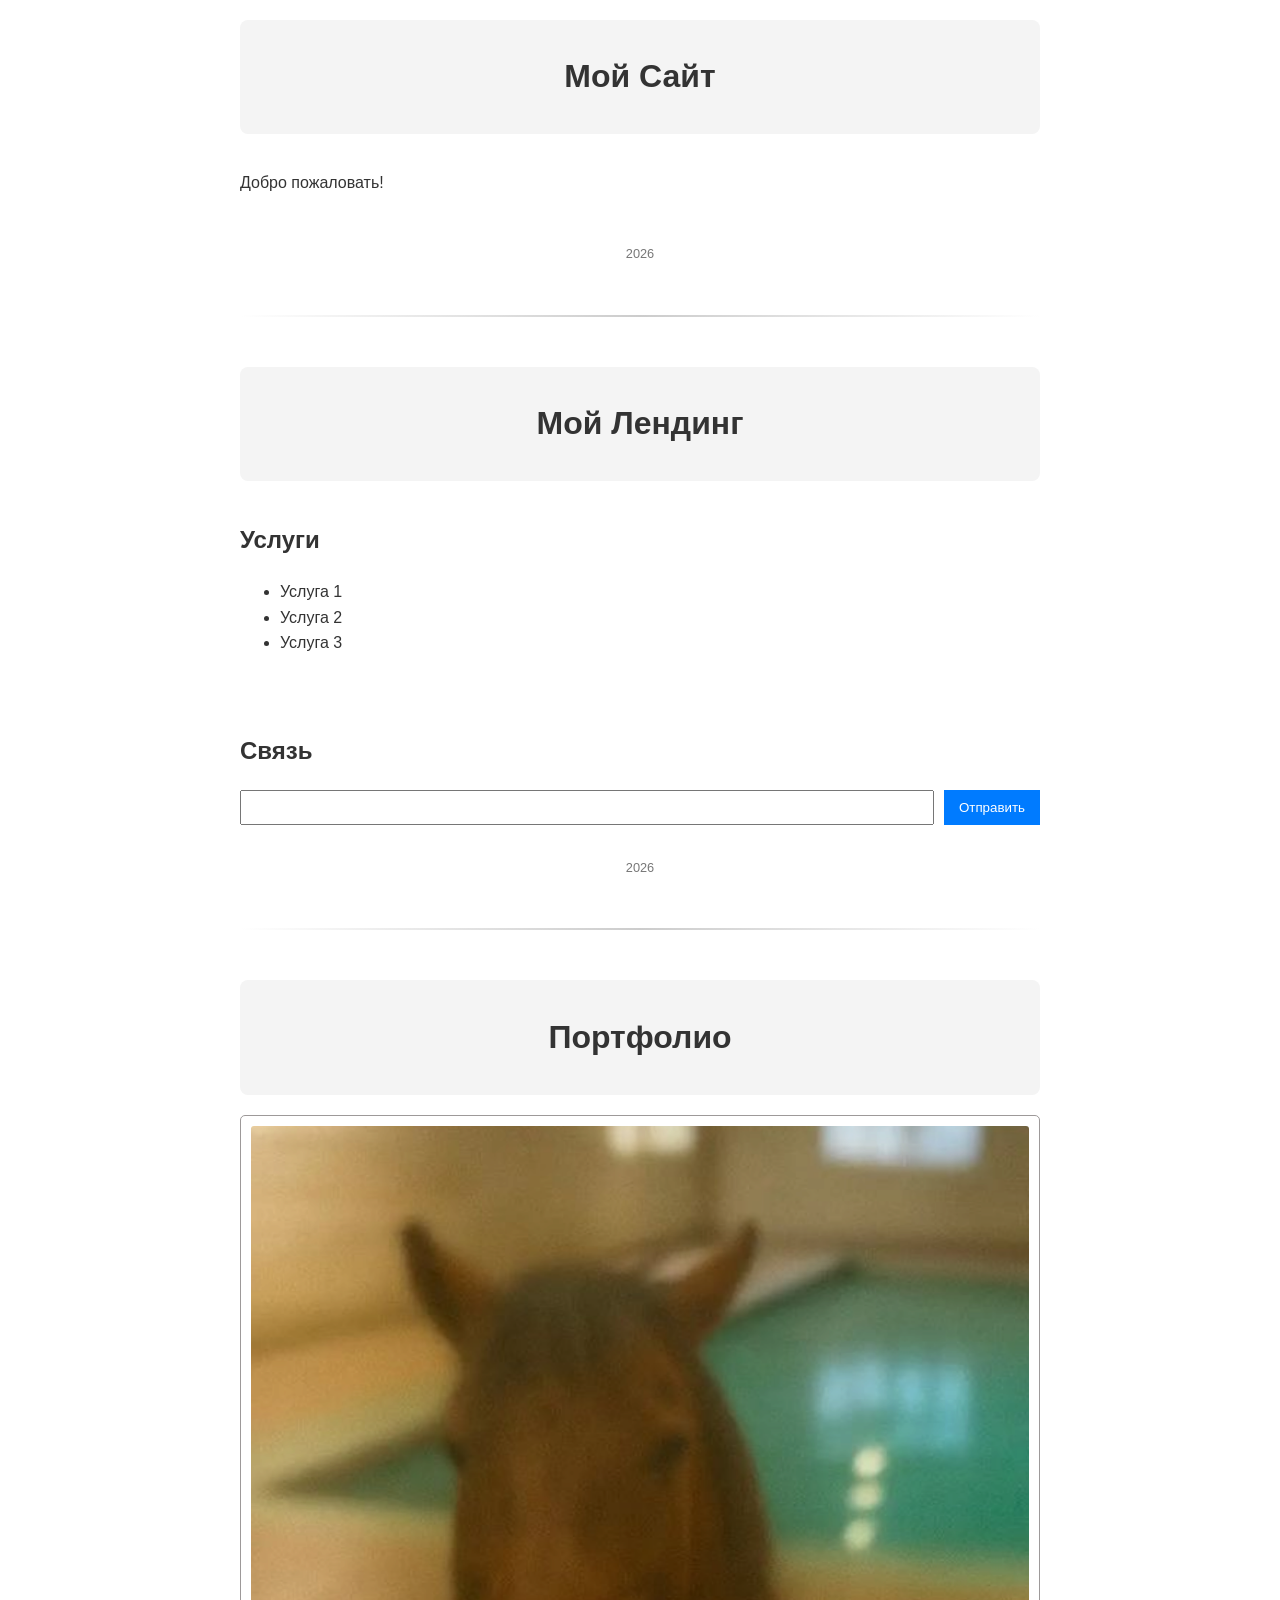
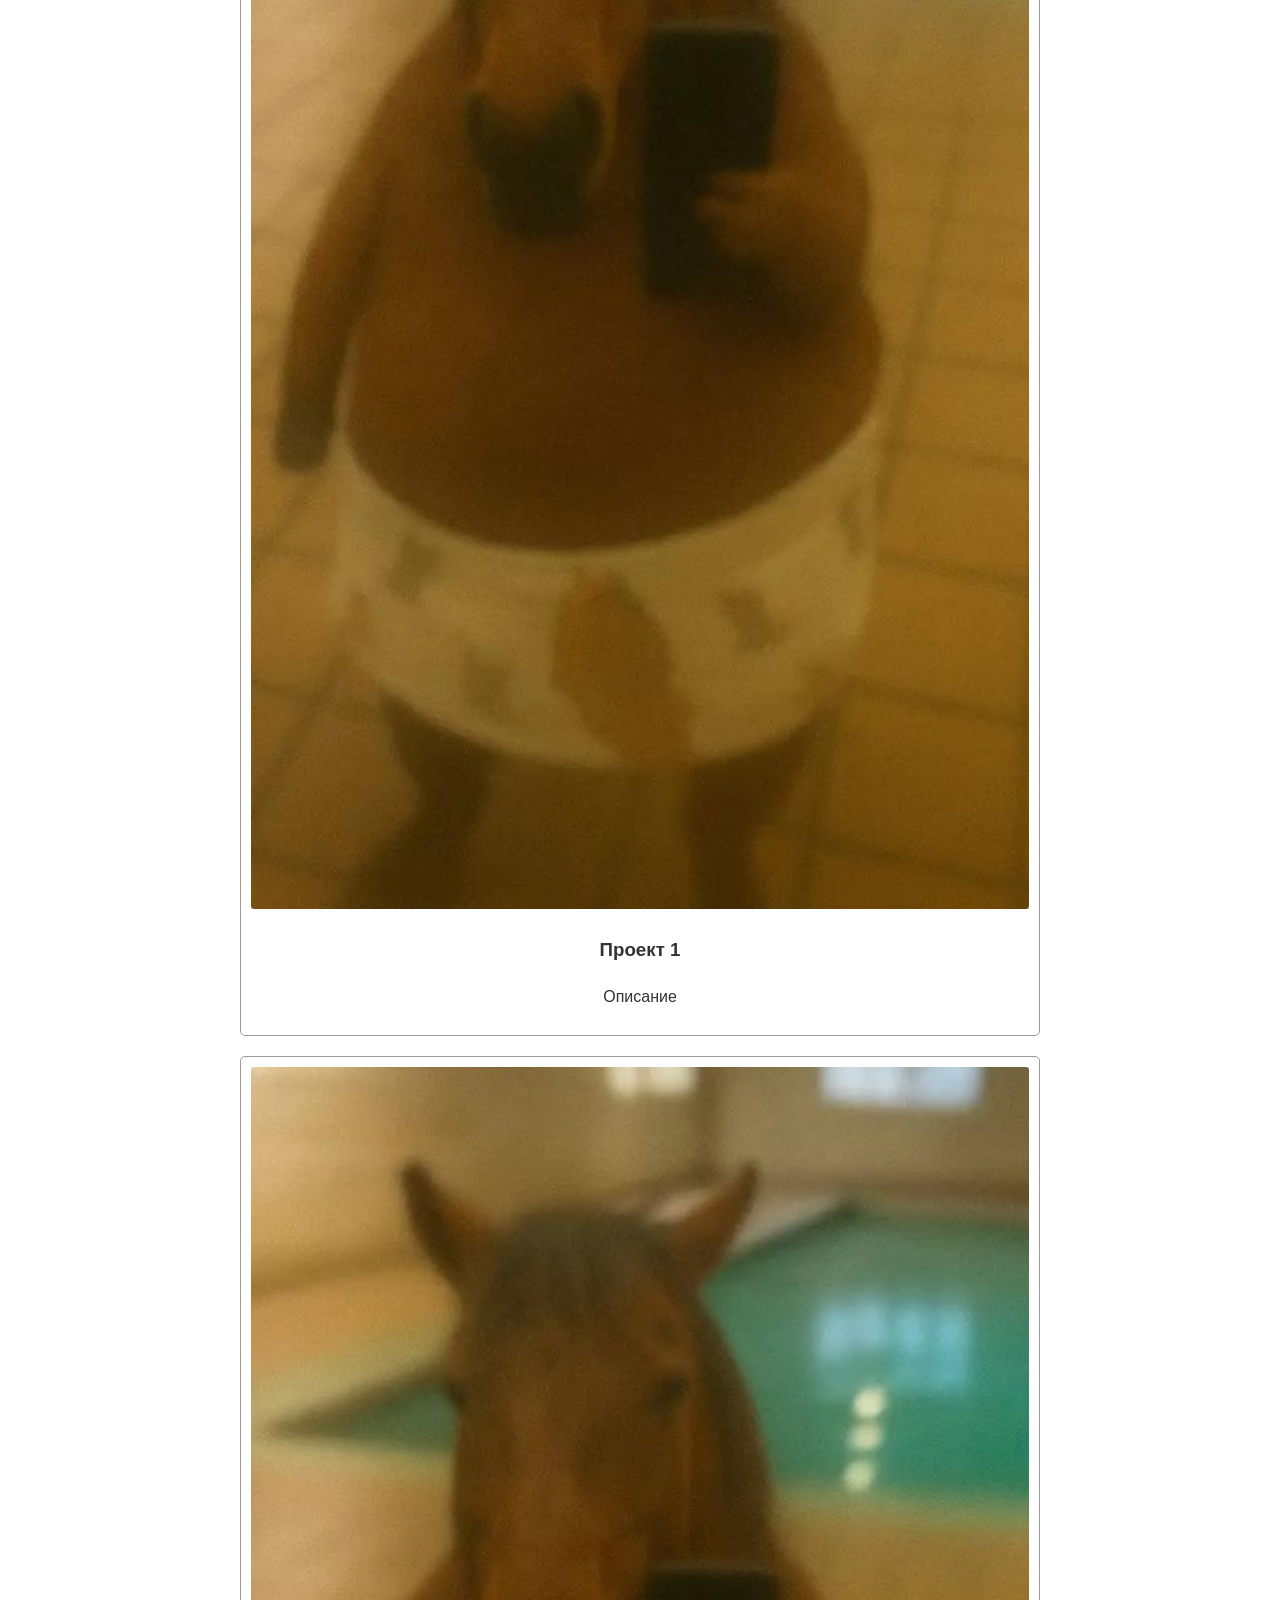
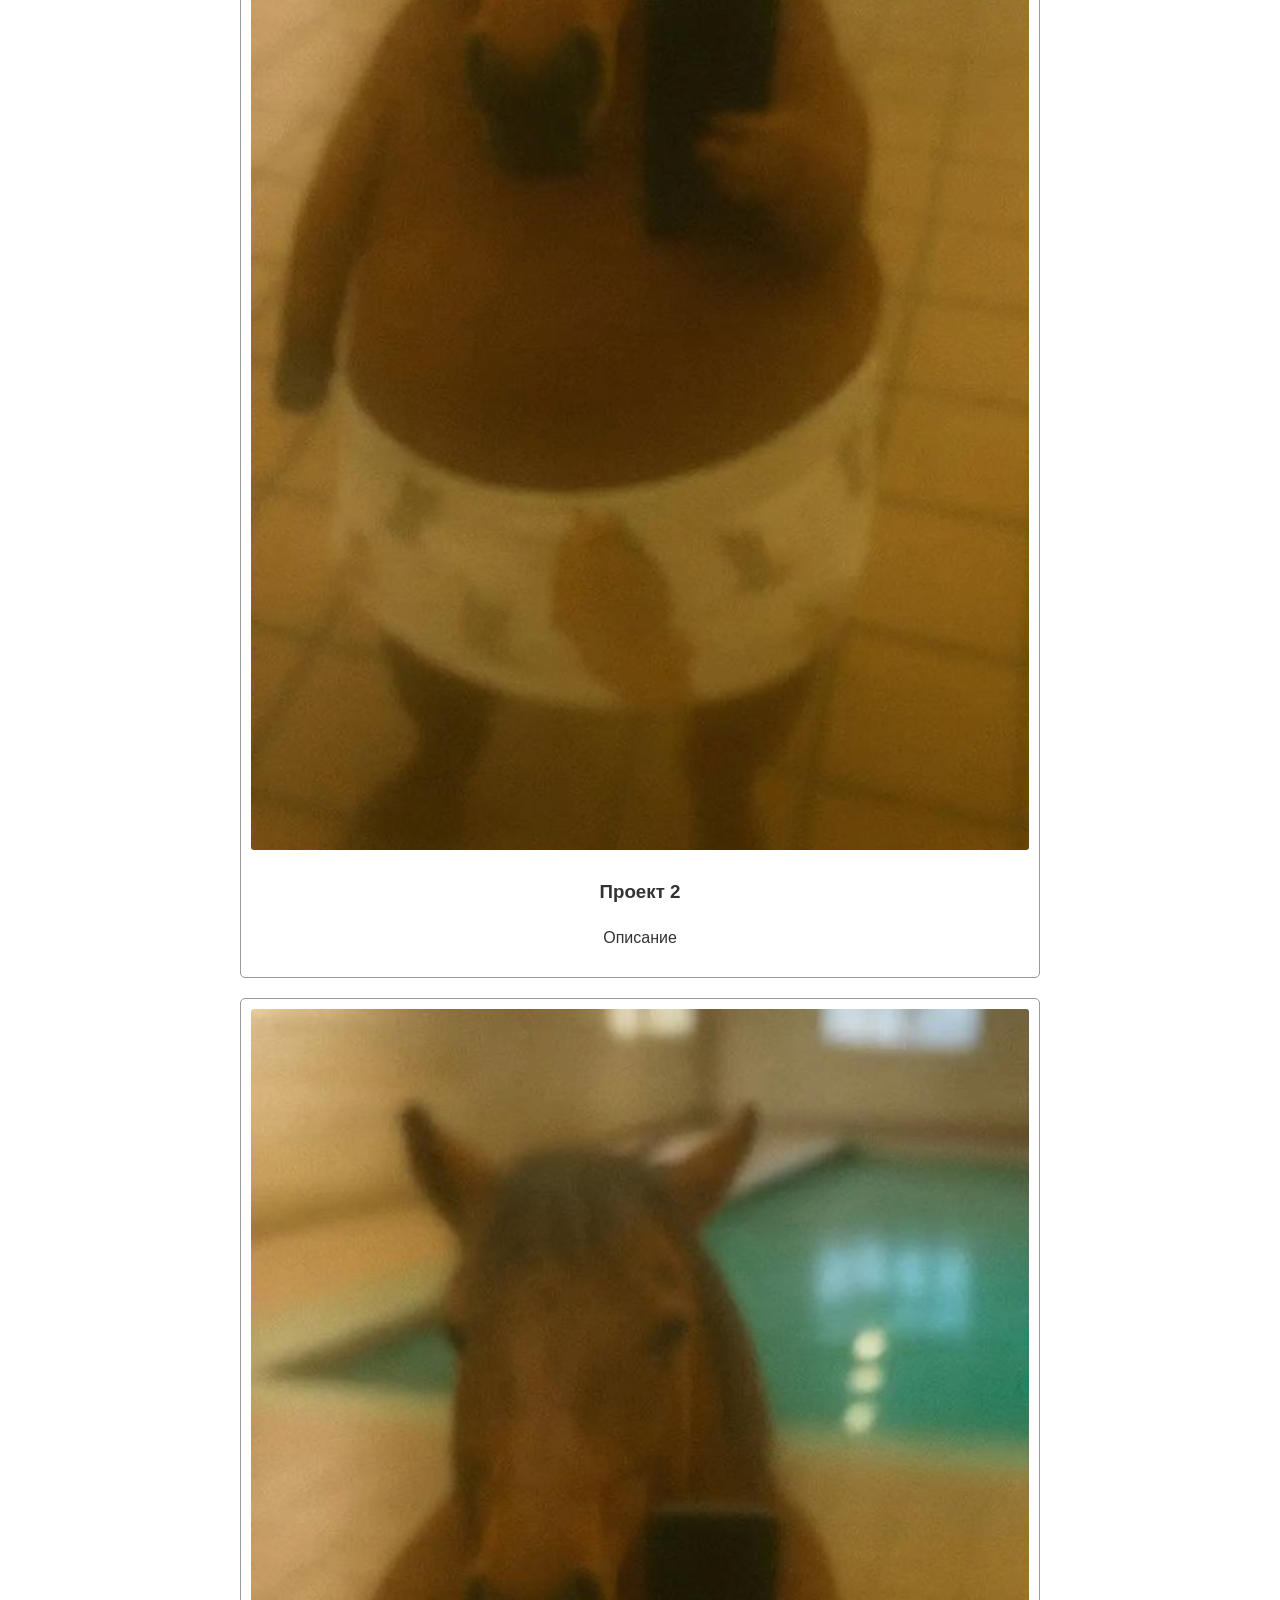
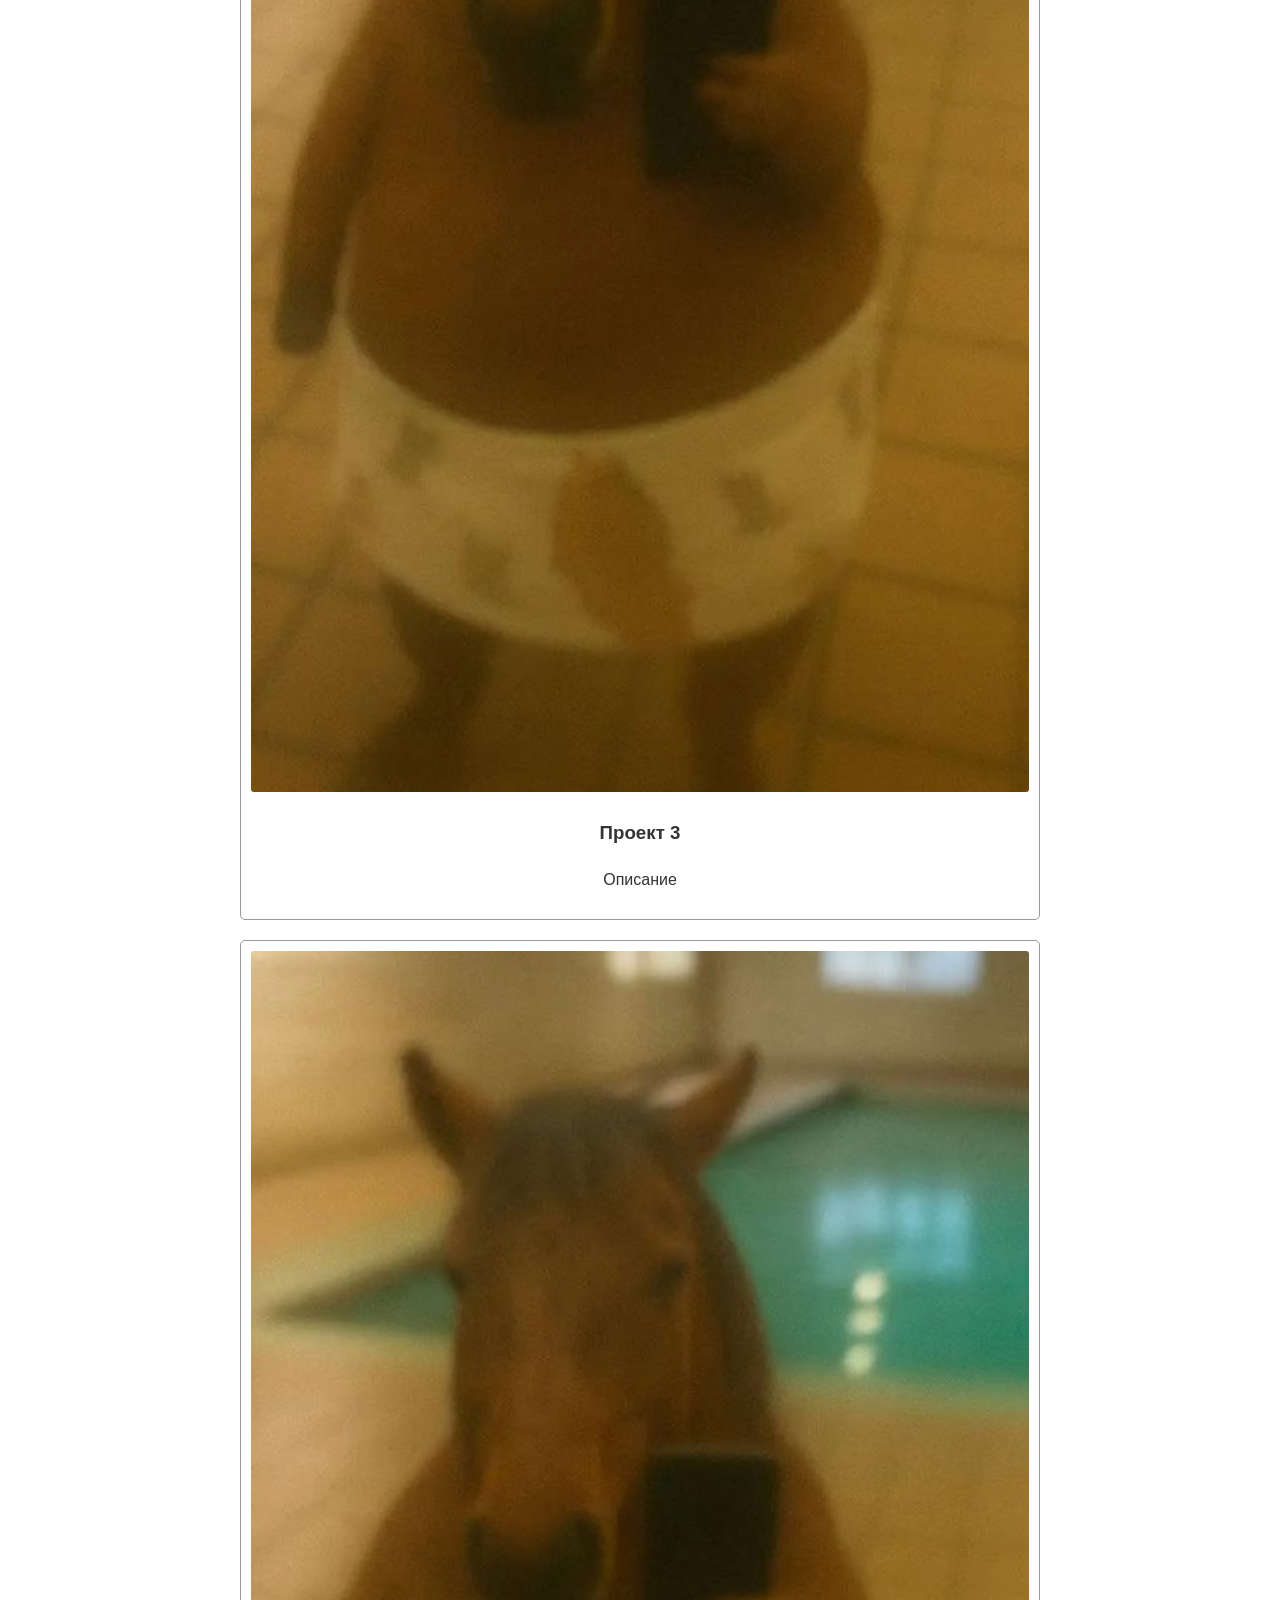
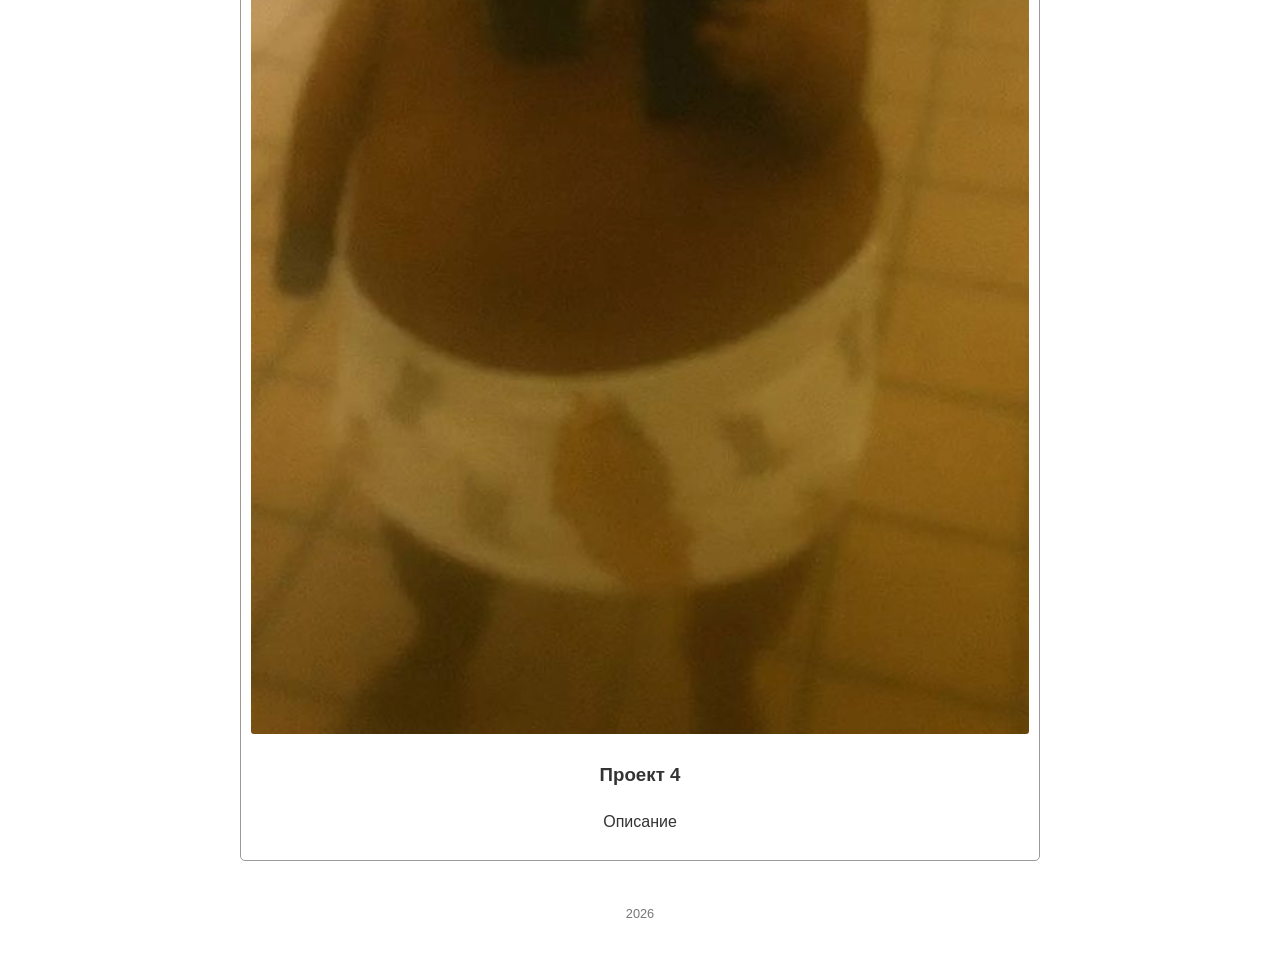
==== index.html @ 6c8d3045 "pr 3" ====
<!DOCTYPE html>
<html lang="en">
<head>
    <meta charset="UTF-8">
    <meta name="viewport" content="width=device-width, initial-scale=1.0">
    <title>Практическая работа №3</title>
    <link rel="stylesheet" href="styles.css">
</head>
<body>
    <!-- header>h1{Мой Сайт}^main>section>p{Добро пожаловать!}^footer>p{2026} -->
    <header>
        <h1>Мой Сайт</h1>
    </header>
    <main>
        <section>
            <p>Добро пожаловать!</p>
        </section>
        <footer>
            <p>2026</p>
        </footer>
    </main>

    <hr>

    <!-- header>h1{Мой Лендинг}^main>(section.services>h2{Услуги}+ul>li*3{Услуга $})+(section.contact>h2{Связь}+form>input[type="text"]+button{Отправить})^footer>p{2026} -->
     <header>
        <h1>Мой Лендинг</h1>
     </header>
     <main>
        <section class="services">
            <h2>Услуги</h2>
            <ul>
                <li>Услуга 1</li>
                <li>Услуга 2</li>
                <li>Услуга 3</li>
            </ul>
        </section>
        <section class="contact">
            <h2>Связь</h2>
            <form action=""><input type="text"><button>Отправить</button></form>
        </section>
     </main>
     <footer>
        <p>2026</p>
     </footer>

     <hr>

    <!-- header>h1{Портфолио}^main>section.gallery>.item*4>img[src="assets/img.png"]+h3{Проект $}+p{Описание}^footer>p{2026} -->
     <header>
        <h1>Портфолио</h1>
     </header>
     <main>
        <section class="gallery">
            <div class="item">
                <img src="assets/img.png" alt="">
                <h3>Проект 1</h3>
                <p>Описание</p>
            </div>
            <div class="item">
                <img src="assets/img.png" alt="">
                <h3>Проект 2</h3>
                <p>Описание</p>
            </div>
            <div class="item">
                <img src="assets/img.png" alt="">
                <h3>Проект 3</h3>
                <p>Описание</p>
            </div>
            <div class="item">
                <img src="assets/img.png" alt="">
                <h3>Проект 4</h3>
                <p>Описание</p>
            </div>
            <footer>
                <p>2026</p>
            </footer>
        </section>
     </main>
</body>
</html>
---- styles.css ----
body {
    font-family: sans-serif;
    line-height: 1.6;
    color: #333;
    max-width: 800px;
    margin: 0 auto;
    padding: 20px;
}

hr {
    margin: 50px 0;
    border: 0;
    height: 2px;
    background-image: linear-gradient(to right, transparent, #ccc, transparent);
}

footer {
    font-size: 0.8em;
    color: #777;
    text-align: center;
    margin-top: 10px;
}

/* First */
header {
background: #f4f4f4;
padding: 10px 20px;
border-radius: 8px;
text-align: center;
}

section {
    padding: 20px 0;
}

/* Second */

form {
display: flex;
gap: 10px;
}

input {
    padding: 8px;
    flex: 1;
}

button {
    padding: 8px 15px;
    background: #007bff;
    color: white;
    border: none;
    cursor: pointer;
}

/* Third */
.gallery {
    display: grid;
    gap: 20px;
}

.item {
    border: 1px solid #9d9999;
    padding: 10px;
    border-radius: 5px;
    text-align: center;
}

.item img {
    max-width: 100%;
    height: auto;
    border-radius: 3px;
}
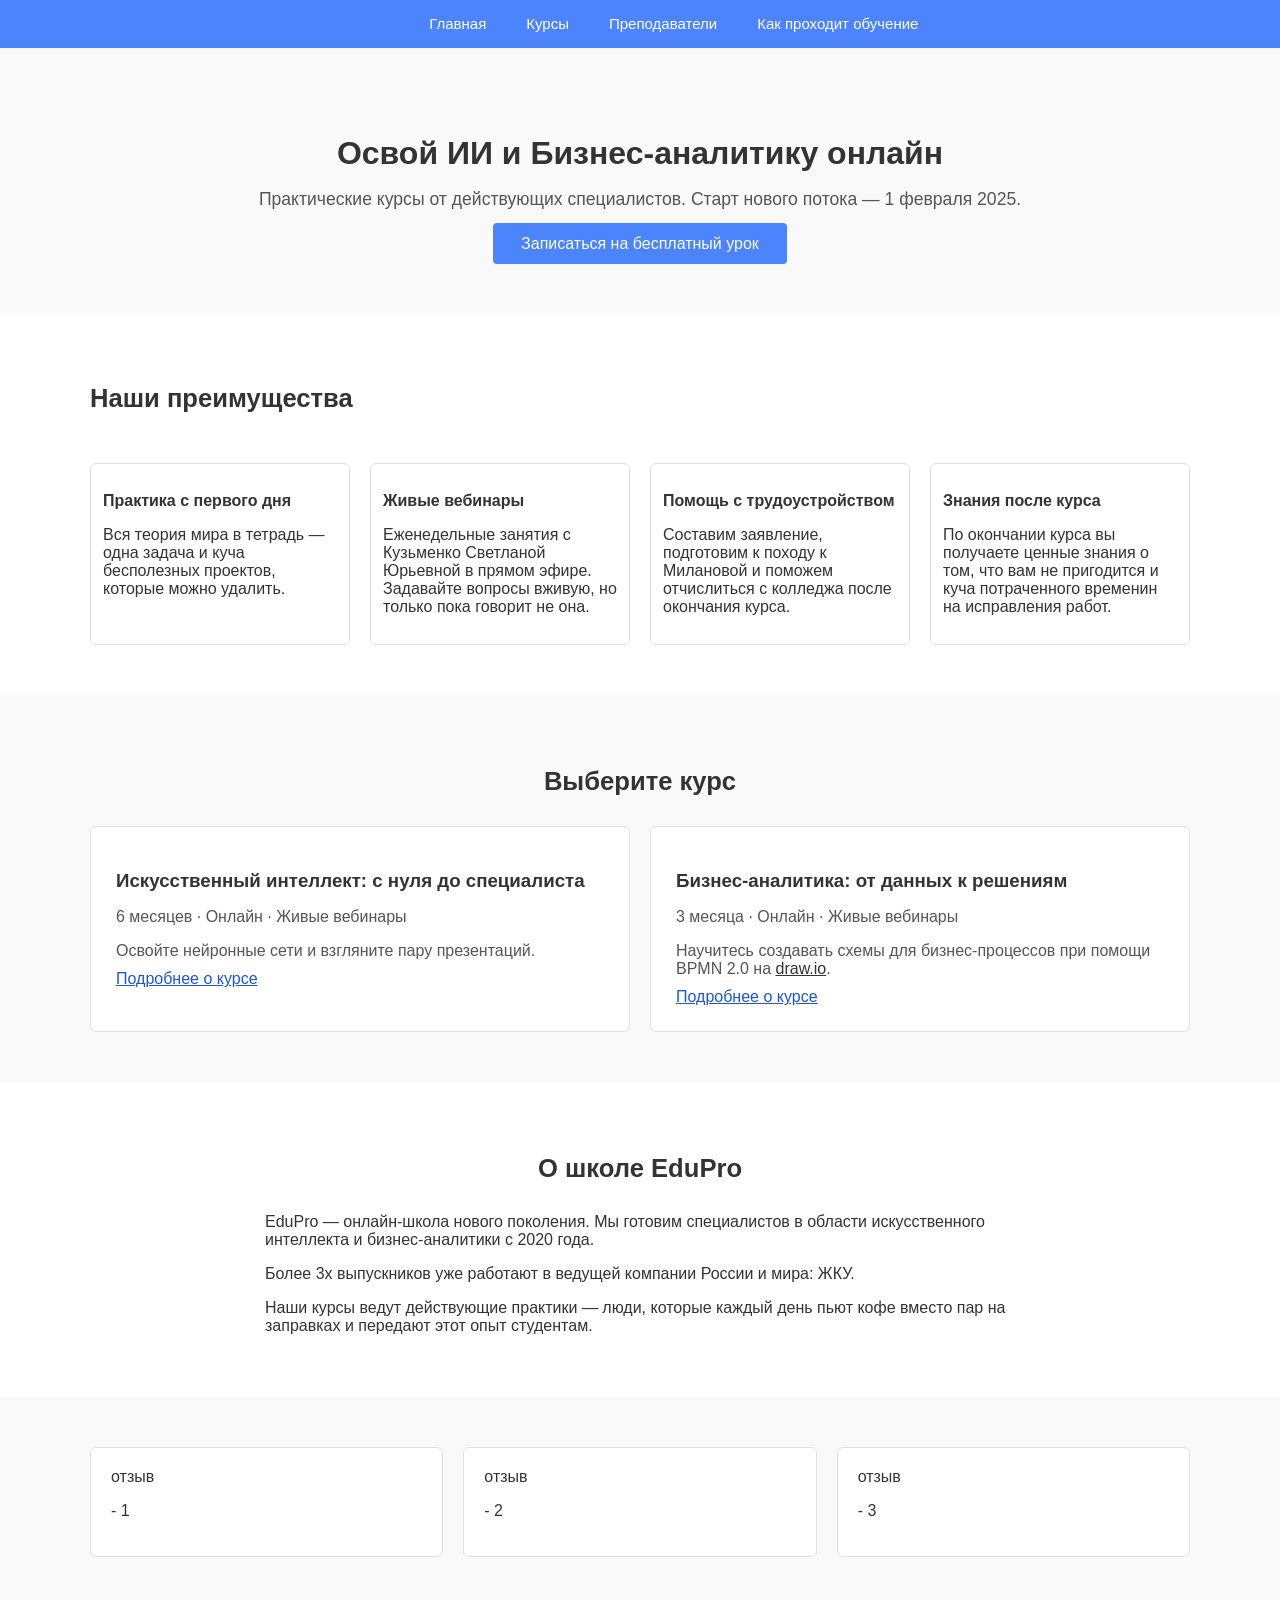
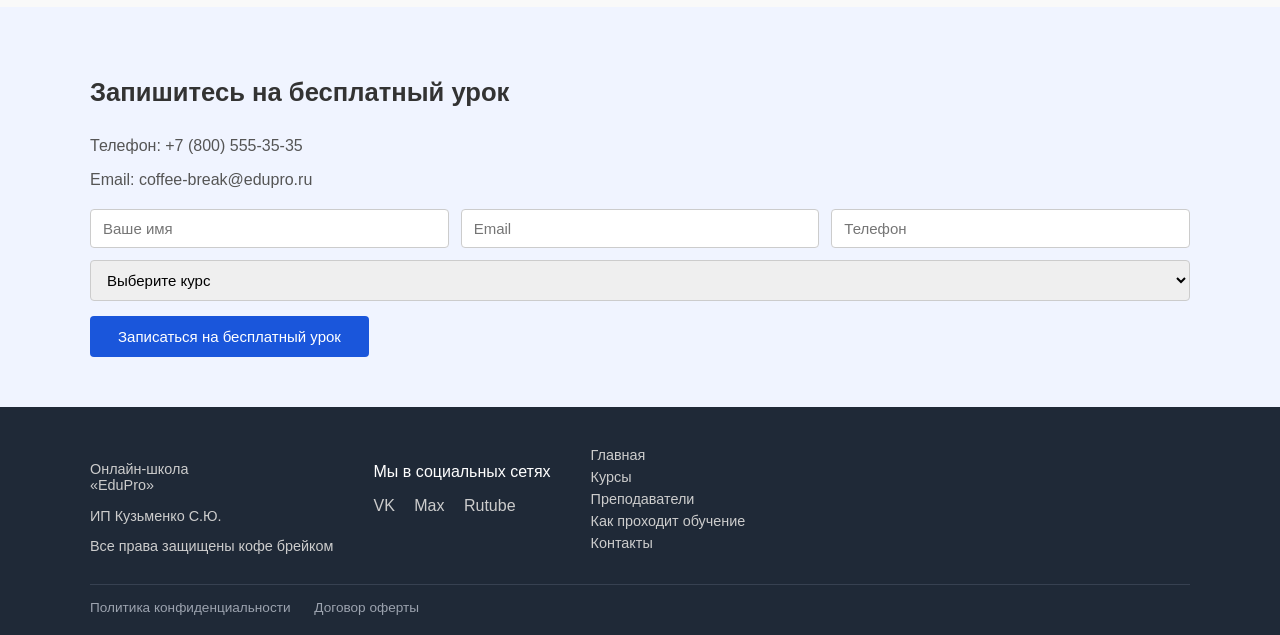
==== commit b889c132: "Add files via upload" ====
--- a/index.html
+++ b/index.html
@@ -1,81 +1,168 @@
-<!DOCTYPE html>
-<html lang="en">
-<head>
-    <meta charset="UTF-8">
-    <meta name="viewport" content="width=device-width, initial-scale=1.0">
-    <title>Практическая работа №3</title>
-    <link rel="stylesheet" href="styles.css">
-</head>
-<body>
-    <!-- header>h1{Мой Сайт}^main>section>p{Добро пожаловать!}^footer>p{2026} -->
-    <header>
-        <h1>Мой Сайт</h1>
-    </header>
-    <main>
-        <section>
-            <p>Добро пожаловать!</p>
-        </section>
-        <footer>
-            <p>2026</p>
-        </footer>
-    </main>
-
-    <hr>
-
-    <!-- header>h1{Мой Лендинг}^main>(section.services>h2{Услуги}+ul>li*3{Услуга $})+(section.contact>h2{Связь}+form>input[type="text"]+button{Отправить})^footer>p{2026} -->
-     <header>
-        <h1>Мой Лендинг</h1>
-     </header>
-     <main>
-        <section class="services">
-            <h2>Услуги</h2>
-            <ul>
-                <li>Услуга 1</li>
-                <li>Услуга 2</li>
-                <li>Услуга 3</li>
-            </ul>
-        </section>
-        <section class="contact">
-            <h2>Связь</h2>
-            <form action=""><input type="text"><button>Отправить</button></form>
-        </section>
-     </main>
-     <footer>
-        <p>2026</p>
-     </footer>
-
-     <hr>
-
-    <!-- header>h1{Портфолио}^main>section.gallery>.item*4>img[src="assets/img.png"]+h3{Проект $}+p{Описание}^footer>p{2026} -->
-     <header>
-        <h1>Портфолио</h1>
-     </header>
-     <main>
-        <section class="gallery">
-            <div class="item">
-                <img src="assets/img.png" alt="">
-                <h3>Проект 1</h3>
-                <p>Описание</p>
-            </div>
-            <div class="item">
-                <img src="assets/img.png" alt="">
-                <h3>Проект 2</h3>
-                <p>Описание</p>
-            </div>
-            <div class="item">
-                <img src="assets/img.png" alt="">
-                <h3>Проект 3</h3>
-                <p>Описание</p>
-            </div>
-            <div class="item">
-                <img src="assets/img.png" alt="">
-                <h3>Проект 4</h3>
-                <p>Описание</p>
-            </div>
-            <footer>
-                <p>2026</p>
-            </footer>
-        </section>
-     </main>
-</body>
+<!DOCTYPE html>
+<html lang="ru">
+<head>
+    <meta charset="UTF-8">
+    <meta name="viewport" content="width=device-width, initial-scale=1.0">
+    <title>EduPro — Онлайн-школа ИИ и Бизнес-аналитики</title>
+    <link rel="stylesheet" href="styles.css">
+</head>
+<body>
+
+    <header>
+        <nav>
+            <ul>
+                <li><a href="index.html">Главная</a></li>
+                <li><a href="courses.html">Курсы</a></li>
+                <li><a href="teachers.html">Преподаватели</a></li>
+                <li><a href="learning.html">Как проходит обучение</a></li>
+            </ul>
+        </nav>
+    </header>
+    <!-- Emmet: header>nav>ul>li*4 -->
+
+    <section class="banner">
+        <div class="content">
+            <h1>Освой ИИ и Бизнес-аналитику онлайн</h1>
+            <p>Практические курсы от действующих специалистов. Старт нового потока — 1 февраля 2025.</p>
+            <a href="#feedback">Записаться на бесплатный урок</a>
+        </div>
+    </section>
+    <!-- Emmet: section.banner>.content -->
+
+    <section class="advantages">
+        <div class="content">
+            <h2>Наши преимущества</h2>
+            <div class="advantages__cards">
+            <div class="advantage">
+                <h3>Практика с первого дня</h3>
+                <p>Вся теория мира в тетрадь — одна задача и куча бесполезных проектов, которые можно удалить.</p>
+            </div>
+            <div class="advantage">
+                <h3>Живые вебинары</h3>
+                <p>Еженедельные занятия с Кузьменко Светланой Юрьевной в прямом эфире. Задавайте вопросы вживую, но только пока говорит не она.</p>
+            </div>
+            <div class="advantage">
+                <h3>Помощь с трудоустройством</h3>
+                <p>Составим заявление, подготовим к походу к Милановой и поможем отчислиться с колледжа после окончания курса.</p>
+            </div>
+            <div class="advantage">
+                <h3>Знания после курса</h3>
+                <p>По окончании курса вы получаете ценные знания о том, что вам не пригодится и куча потраченного временин на исправления работ.</p>
+            </div>
+        </div>
+    </section>
+    <!-- Emmet: section.advantages>.content>.advantage*4 -->
+
+    <section class="select">
+        <div class="content">
+            <h2>Выберите курс</h2>
+            <div class="select__courses">
+                <div class="select__course">
+                    <h3>Искусственный интеллект: с нуля до специалиста</h3>
+                    <p>6 месяцев · Онлайн · Живые вебинары</p>
+                    <p>Освойте нейронные сети и взгляните пару презентаций.</p>
+                    <a href="courses.html">Подробнее о курсе</a>
+                </div>
+                <div class="select__course">
+                    <h3>Бизнес-аналитика: от данных к решениям</h3>
+                    <p>3 месяца · Онлайн · Живые вебинары</p>
+                    <p>Научитесь создавать схемы для бизнес-процессов при помощи BPMN 2.0 на <a style="color: #333; " href="https://draw.io">draw.io</a>.</p>
+                    <a href="courses.html">Подробнее о курсе</a>
+                </div>
+            </div>
+        </div>
+    </section>
+    <!-- Emmet: section.select>.content>.select__courses>.select__course*2 -->
+
+    <section class="about">
+        <div class="about__wrap">
+            <div class="about__text">
+                <h2>О школе EduPro</h2>
+                <p>EduPro — онлайн-школа нового поколения. Мы готовим специалистов в области искусственного интеллекта и бизнес-аналитики с 2020 года.</p>
+                <p>Более 3х выпускников уже работают в ведущей компании России и мира: ЖКУ.</p>
+                <p>Наши курсы ведут действующие практики — люди, которые каждый день пьют кофе вместо пар на заправках и передают этот опыт студентам.</p>
+            </div>
+        </div>
+    </section>
+    <!-- Emmet: section.about>.about__wrap>.about__text -->
+
+    <section class="reviews">
+        <div class="content">
+            <div class="review">
+                <div class="review__text">отзыв</div>
+                <p>- 1</p>
+            </div>
+            <div class="review">
+                <div class="review__text">отзыв</div>
+                <p>- 2</p>
+            </div>
+            <div class="review">
+                <div class="review__text">отзыв</div>
+                <p>- 3</p>
+            </div>
+        </div>
+    </section>
+    <!-- Emmet: section.reviews>.content>(.review>.review__text+p)*3 -->
+     
+
+    <section class="feedback" id="feedback">
+        <div class="content">
+            <div class="form__contact">
+                <h2>Запишитесь на бесплатный урок</h2>
+                <p>Телефон: +7 (800) 555-35-35</p>
+                <p>Email: coffee-break@edupro.ru</p>
+            </div>
+            <div class="form__download">
+                <input type="text" placeholder="Ваше имя">
+                <input type="email" placeholder="Email">
+                <input type="tel" placeholder="Телефон">
+                <select>
+                    <option>Выберите курс</option>
+                    <option>Искусственный интеллект: с нуля до специалиста</option>
+                    <option>Бизнес-аналитика: от данных к решениям</option>
+                </select>
+            </div>
+            <div class="form__submit">
+                <button type="button">Записаться на бесплатный урок</button>
+            </div>
+        </div>
+    </section>
+
+    <!-- Emmet: section.feedback>.content>.form__contact+.form__download+.form__submit -->
+
+    <footer>
+        <div class="content">
+            <div class="footer__main">
+                <div class="footer__info">
+                    <p>Онлайн-школа<br>«EduPro»</p>
+                    <p>ИП Кузьменко С.Ю.</p>
+                    <p>Все права защищены кофе брейком</p>
+                </div>
+                <div class="footer__social">
+                    <p>Мы в социальных сетях</p>
+                    <a href="#">VK</a>
+                    <a href="#">Max</a>
+                    <a href="#">Rutube</a>
+                </div>
+                <div class="footer__menu">
+                    <nav>
+                        <ul>
+                            <li><a href="index.html">Главная</a></li>
+                            <li><a href="courses.html">Курсы</a></li>
+                            <li><a href="teachers.html">Преподаватели</a></li>
+                            <li><a href="learning.html">Как проходит обучение</a></li>
+                            <li><a href="#feedback">Контакты</a></li>
+                        </ul>
+                    </nav>
+                </div>
+            </div>
+            <div class="footer__add">
+                <a href="#">Политика конфиденциальности</a>
+                <a href="#">Договор оферты</a>
+            </div>
+        </div>
+    </footer>
+    <!-- Emmet: footer>.content>.footer__main>.footer__info+.footer__social+.footer__menu>nav^^.footer__add -->
+
+</body>
 </html>
--- a/styles.css
+++ b/styles.css
@@ -1,73 +1,275 @@
-body {
-    font-family: sans-serif;
-    line-height: 1.6;
-    color: #333;
-    max-width: 800px;
-    margin: 0 auto;
-    padding: 20px;
-}
-
-hr {
-    margin: 50px 0;
-    border: 0;
-    height: 2px;
-    background-image: linear-gradient(to right, transparent, #ccc, transparent);
-}
-
-footer {
-    font-size: 0.8em;
-    color: #777;
-    text-align: center;
-    margin-top: 10px;
-}
-
-/* First */
-header {
-background: #f4f4f4;
-padding: 10px 20px;
-border-radius: 8px;
-text-align: center;
-}
-
-section {
-    padding: 20px 0;
-}
-
-/* Second */
-
-form {
-display: flex;
-gap: 10px;
-}
-
-input {
-    padding: 8px;
-    flex: 1;
-}
-
-button {
-    padding: 8px 15px;
-    background: #007bff;
-    color: white;
-    border: none;
-    cursor: pointer;
-}
-
-/* Third */
-.gallery {
-    display: grid;
-    gap: 20px;
-}
-
-.item {
-    border: 1px solid #9d9999;
-    padding: 10px;
-    border-radius: 5px;
-    text-align: center;
-}
-
-.item img {
-    max-width: 100%;
-    height: auto;
-    border-radius: 3px;
+body {
+    font-family: Arial, sans-serif;
+    font-size: 16px;
+    color: #333;
+    margin: 0;
+    padding: 0;
+}
+
+.content {
+    max-width: 1100px;
+    margin: 0 auto;
+    padding: 0 20px;
+}
+
+header {
+    background: #4c84fd;
+    padding: 15px 20px;
+}
+
+header nav a {
+    color: #fff;
+    text-decoration: none;
+    margin-right: 20px;
+    font-size: 15px;
+}
+
+header nav a:hover {
+    text-decoration: underline;
+}
+
+header nav ul {
+    list-style: none; 
+    margin: 0;
+    padding: 0;
+    display: flex;
+    gap: 20px;
+    margin-left: 33%;
+}
+
+.banner {
+    background: #f0f4ff;
+    padding: 60px 20px;
+    text-align: center;
+}
+
+.banner h1 {
+    font-size: 2rem;
+    margin-bottom: 15px;
+}
+
+.banner p {
+    font-size: 1.1rem;
+    margin-bottom: 25px;
+    color: #555;
+}
+
+.banner a {
+    background: #4c84fd;
+    color: #fff;
+    padding: 12px 28px;
+    text-decoration: none;
+    border-radius: 4px;
+}
+
+.banner a:hover {
+    background: #1040b0;
+}
+
+section {
+    padding: 50px 20px;
+}
+
+section:nth-child(even) {
+    background: #f9f9f9;
+}
+
+section h2 {
+    font-size: 1.6rem;
+    margin-bottom: 30px;
+    text-align: center;
+}
+
+.advantages h2 {
+    text-align: center;
+}
+
+.advantages__cards {
+    display: flex;
+    gap: 20px;
+    flex-wrap: wrap;
+}
+
+.advantages .content {
+    display: flex;
+    gap: 20px;
+    flex-wrap: wrap;
+}
+
+.advantage {
+    flex: 1 1 200px;
+    background: #fff;
+    border: 1px solid #e0e0e0;
+    border-radius: 6px;
+    padding: 12px;
+}
+
+.advantage h3 {
+    font-size: 1rem;
+    margin-bottom: 8px;
+}
+
+.select__courses {
+    display: flex;
+    gap: 20px;
+    flex-wrap: wrap;
+}
+
+.select__course {
+    flex: 1 1 300px;
+    border: 1px solid #e0e0e0;
+    border-radius: 6px;
+    padding: 25px;
+    background: #fff;
+}
+
+.select__course h3 {
+    margin-bottom: 8px;
+}
+
+.select__course p {
+    margin-bottom: 10px;
+    color: #555;
+}
+
+.select__course a {
+    color: #1a56db;
+}
+
+.about__text p {
+    margin-bottom: 12px;
+    max-width: 750px;
+    margin-left: auto;
+    margin-right: auto;
+}
+
+.reviews .content {
+    display: flex;
+    gap: 20px;
+    flex-wrap: wrap;
+}
+
+.review {
+    flex: 1 1 280px;
+    background: #fff;
+    border: 1px solid #e0e0e0;
+    border-radius: 6px;
+    padding: 20px;
+}
+
+.review__text p:last-child {
+    margin-top: 10px;
+    font-weight: bold;
+    font-size: 0.9rem;
+    color: #555;
+}
+
+.feedback {
+    background: #f0f4ff;
+}
+
+.form__contact {
+    margin-bottom: 20px;
+}
+
+.form__contact h2 {
+    text-align: left;
+}
+
+.form__contact p {
+    margin-bottom: 5px;
+    color: #555;
+}
+
+.form__download {
+    display: flex;
+    gap: 12px;
+    flex-wrap: wrap;
+    margin-bottom: 15px;
+}
+
+.form__download input,
+.form__download select {
+    flex: 1 1 200px;
+    padding: 10px 12px;
+    border: 1px solid #ccc;
+    border-radius: 4px;
+    font-size: 15px;
+}
+
+.form__submit button {
+    background: #1a56db;
+    color: #fff;
+    border: none;
+    padding: 12px 28px;
+    font-size: 15px;
+    border-radius: 4px;
+    cursor: pointer;
+}
+
+.form__submit button:hover {
+    background: #1040b0;
+}
+
+footer {
+    background: #1f2937;
+    color: #fff;
+    padding: 40px 20px 20px;
+}
+
+.footer__main {
+    display: flex;
+    gap: 40px;
+    flex-wrap: wrap;
+    margin-bottom: 25px;
+}
+
+.footer__menu nav ul {
+    list-style: none;
+    margin: 0;
+    padding: 0;
+}
+
+.footer__info p {
+    margin-bottom: 5px;
+    font-size: 0.9rem;
+    color: #ccc;
+}
+
+.footer__social a {
+    color: #ccc;
+    text-decoration: none;
+    margin-right: 15px;
+}
+
+.footer__social a:hover {
+    color: #fff;
+}
+
+.footer__menu nav a {
+    display: block;
+    color: #ccc;
+    text-decoration: none;
+    margin-bottom: 6px;
+    font-size: 0.9rem;
+}
+
+.footer__menu nav a:hover {
+    color: #fff;
+}
+
+.footer__add {
+    border-top: 1px solid #374151;
+    padding-top: 15px;
+    font-size: 0.85rem;
+}
+
+.footer__add a {
+    color: #9ca3af;
+    text-decoration: none;
+    margin-right: 20px;
+}
+
+.footer__add a:hover {
+    color: #fff;
 }
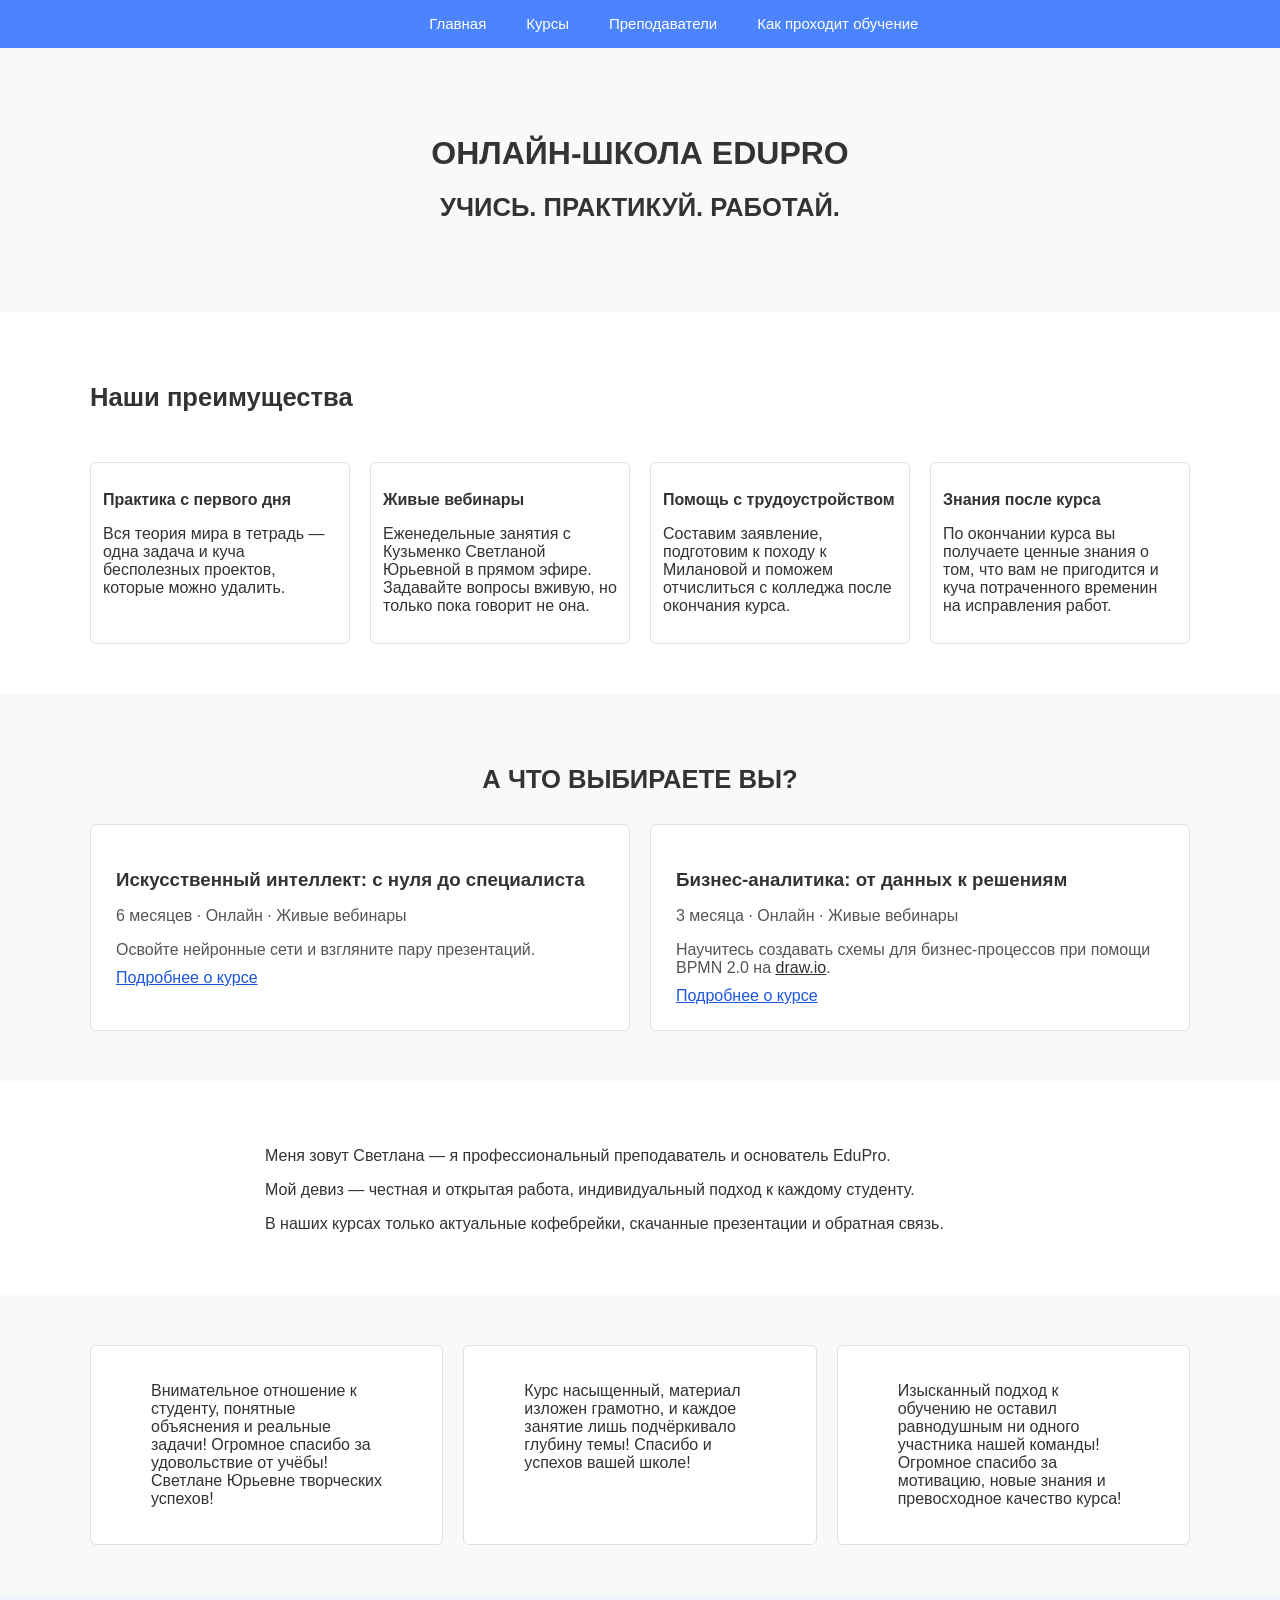
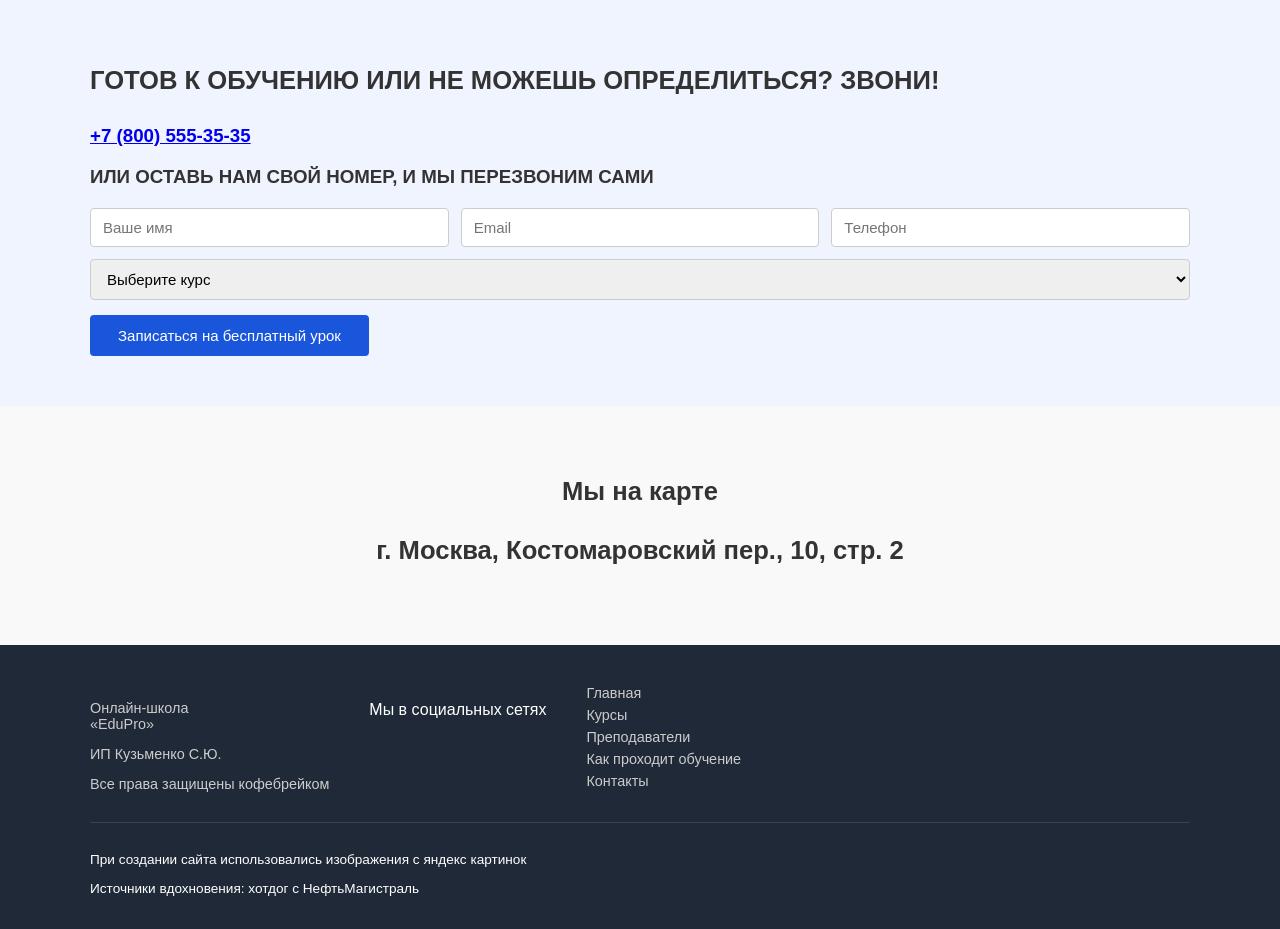
==== commit 294b1c51: "3+4" ====
--- a/index.html
+++ b/index.html
@@ -10,6 +10,7 @@
 
     <header>
         <nav>
+            <!-- Emmet: ul>li*4 -->
             <ul>
                 <li><a href="index.html">Главная</a></li>
                 <li><a href="courses.html">Курсы</a></li>
@@ -18,17 +19,18 @@
             </ul>
         </nav>
     </header>
-    <!-- Emmet: header>nav>ul>li*4 -->
+    <!-- Emmet: header>nav -->
 
     <section class="banner">
         <div class="content">
-            <h1>Освой ИИ и Бизнес-аналитику онлайн</h1>
-            <p>Практические курсы от действующих специалистов. Старт нового потока — 1 февраля 2025.</p>
-            <a href="#feedback">Записаться на бесплатный урок</a>
+            <h1>ОНЛАЙН-ШКОЛА EDUPRO</h1>
+            <h2>УЧИСЬ. ПРАКТИКУЙ. РАБОТАЙ.</h2>
         </div>
     </section>
     <!-- Emmet: section.banner>.content -->
 
+    <!-- Секция Наши преимущества -->
+    <!-- Пункт 5: описание преимуществ в абзацах с тегом br -->
     <section class="advantages">
         <div class="content">
             <h2>Наши преимущества</h2>
@@ -55,7 +57,7 @@
 
     <section class="select">
         <div class="content">
-            <h2>Выберите курс</h2>
+            <h2>А ЧТО ВЫБИРАЕТЕ ВЫ?</h2>
             <div class="select__courses">
                 <div class="select__course">
                     <h3>Искусственный интеллект: с нуля до специалиста</h3>
@@ -77,10 +79,9 @@
     <section class="about">
         <div class="about__wrap">
             <div class="about__text">
-                <h2>О школе EduPro</h2>
-                <p>EduPro — онлайн-школа нового поколения. Мы готовим специалистов в области искусственного интеллекта и бизнес-аналитики с 2020 года.</p>
-                <p>Более 3х выпускников уже работают в ведущей компании России и мира: ЖКУ.</p>
-                <p>Наши курсы ведут действующие практики — люди, которые каждый день пьют кофе вместо пар на заправках и передают этот опыт студентам.</p>
+                <p>Меня зовут Светлана — я профессиональный преподаватель и основатель EduPro.</p>
+                <p>Мой девиз — честная и открытая работа, индивидуальный подход к каждому студенту.</p>
+                <p>В наших курсах только актуальные кофебрейки, скачанные презентации и обратная связь.</p>
             </div>
         </div>
     </section>
@@ -89,28 +90,30 @@
     <section class="reviews">
         <div class="content">
             <div class="review">
-                <div class="review__text">отзыв</div>
-                <p>- 1</p>
+                <div class="review__text">
+                    <blockquote>Внимательное отношение к студенту, понятные объяснения и реальные задачи! Огромное спасибо за удовольствие от учёбы! Светлане Юрьевне творческих успехов!</blockquote>
+                </div>
             </div>
             <div class="review">
-                <div class="review__text">отзыв</div>
-                <p>- 2</p>
+                <div class="review__text">
+                    <blockquote>Курс насыщенный, материал изложен грамотно, и каждое занятие лишь подчёркивало глубину темы! Спасибо и успехов вашей школе!</blockquote>
+                </div>
             </div>
             <div class="review">
-                <div class="review__text">отзыв</div>
-                <p>- 3</p>
+                <div class="review__text">
+                    <blockquote>Изысканный подход к обучению не оставил равнодушным ни одного участника нашей команды! Огромное спасибо за мотивацию, новые знания и превосходное качество курса!</blockquote>
+                </div>
             </div>
         </div>
     </section>
-    <!-- Emmet: section.reviews>.content>(.review>.review__text+p)*3 -->
-     
+    <!-- Emmet: section.reviews>.content>.review>.review__text -->
 
     <section class="feedback" id="feedback">
         <div class="content">
             <div class="form__contact">
-                <h2>Запишитесь на бесплатный урок</h2>
-                <p>Телефон: +7 (800) 555-35-35</p>
-                <p>Email: coffee-break@edupro.ru</p>
+                <h2>ГОТОВ К ОБУЧЕНИЮ ИЛИ НЕ МОЖЕШЬ ОПРЕДЕЛИТЬСЯ? ЗВОНИ!</h2>
+                <a href="tel:+78005553535"><h3>+7 (800) 555-35-35</h3></a>
+                <h3>ИЛИ ОСТАВЬ НАМ СВОЙ НОМЕР, И МЫ ПЕРЕЗВОНИМ САМИ</h3>
             </div>
             <div class="form__download">
                 <input type="text" placeholder="Ваше имя">
@@ -120,6 +123,7 @@
                     <option>Выберите курс</option>
                     <option>Искусственный интеллект: с нуля до специалиста</option>
                     <option>Бизнес-аналитика: от данных к решениям</option>
+                    <option>ИИ для бизнес-аналитика</option>
                 </select>
             </div>
             <div class="form__submit">
@@ -127,8 +131,15 @@
             </div>
         </div>
     </section>
+    <!-- Emmet: section.feedback>.content>.form__contact+.form__download+.form__submit -->
 
-    <!-- Emmet: section.feedback>.content>.form__contact+.form__download+.form__submit -->
+    <section class="map">
+        <div class="content">
+            <h2>Мы на карте</h2>
+            <h2>г. Москва, Костомаровский пер., 10, стр. 2</h2>
+        </div>
+    </section>
+    <!-- Emmet: section.map>.content -->
 
     <footer>
         <div class="content">
@@ -136,13 +147,10 @@
                 <div class="footer__info">
                     <p>Онлайн-школа<br>«EduPro»</p>
                     <p>ИП Кузьменко С.Ю.</p>
-                    <p>Все права защищены кофе брейком</p>
+                    <p>Все права защищены кофебрейком</p>
                 </div>
                 <div class="footer__social">
                     <p>Мы в социальных сетях</p>
-                    <a href="#">VK</a>
-                    <a href="#">Max</a>
-                    <a href="#">Rutube</a>
                 </div>
                 <div class="footer__menu">
                     <nav>
@@ -157,8 +165,8 @@
                 </div>
             </div>
             <div class="footer__add">
-                <a href="#">Политика конфиденциальности</a>
-                <a href="#">Договор оферты</a>
+                <p>При создании сайта использовались изображения с яндекс картинок</p>
+                <p>Источники вдохновения: хотдог с НефтьМагистраль</p>
             </div>
         </div>
     </footer>
--- a/styles.css
+++ b/styles.css
@@ -4,6 +4,7 @@
     color: #333;
     margin: 0;
     padding: 0;
+    min-height: 100vh;
 }
 
 .content {
@@ -214,6 +215,7 @@
 footer {
     background: #1f2937;
     color: #fff;
+    margin-top: auto;  
     padding: 40px 20px 20px;
 }
 
@@ -272,4 +274,53 @@
 
 .footer__add a:hover {
     color: #fff;
-}+}
+
+.teachers .content {
+    display: flex;
+    gap: 30px;
+    flex-wrap: wrap;
+    justify-content: center;
+}
+ 
+.teacher {
+    flex: 1 1 250px;
+    max-width: 300px;
+    border: 1px solid #e0e0e0;
+    border-radius: 6px;
+    padding: 20px;
+    text-align: center;
+    background: #fff;
+    margin: 0;
+}
+ 
+.teacher figcaption {
+    color: #333;
+    font-size: 0.95rem;
+    font-weight: bold;
+    margin-top: 10px;
+}
+ 
+/* Преподаватели */
+.teachers .content {
+    display: flex;
+    gap: 20px;
+    flex-wrap: wrap;
+}
+ 
+.teacher {
+    flex: 1 1 280px;
+    background: #fff;
+    border: 1px solid #e0e0e0;
+    border-radius: 6px;
+    padding: 20px;
+    margin: 0;
+}
+ 
+figcaption {
+    color: #333;
+    font-size: 0.95rem;
+    font-weight: bold;
+    margin-top: 10px;
+}
+ 
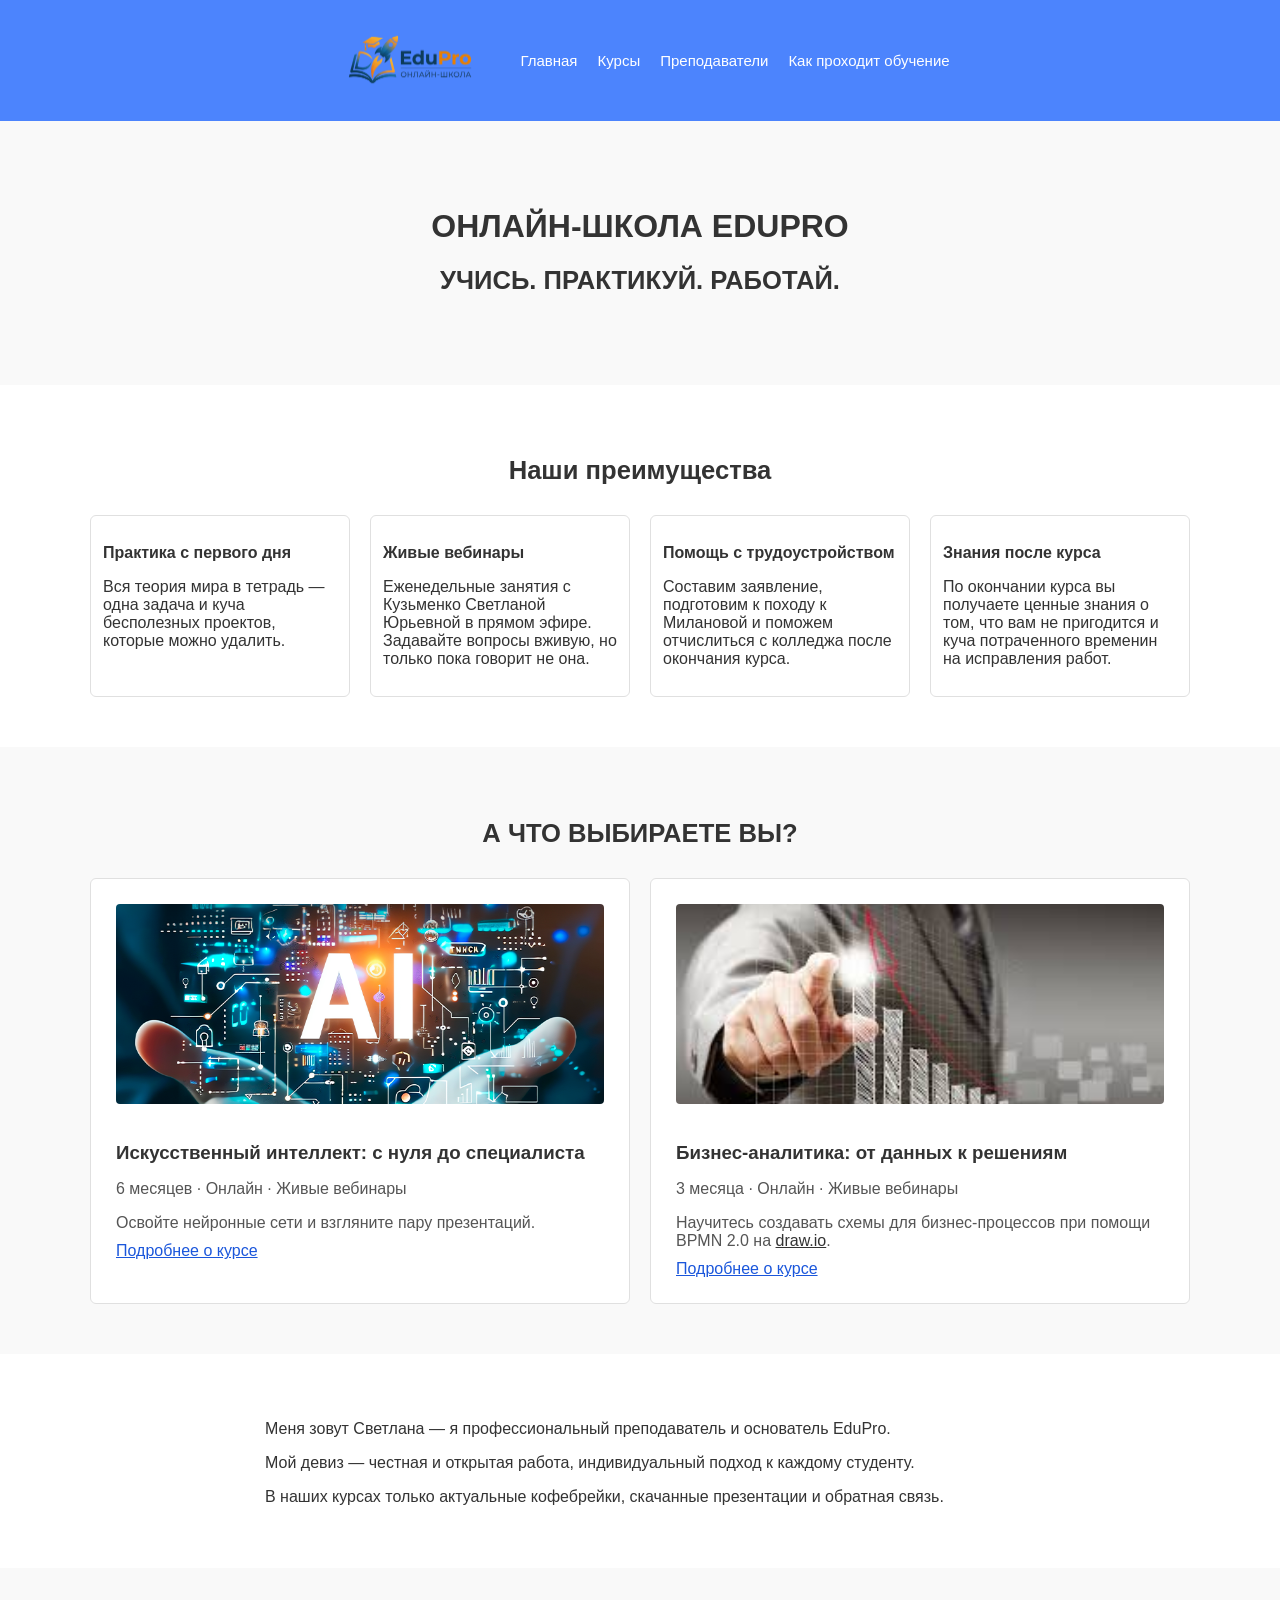
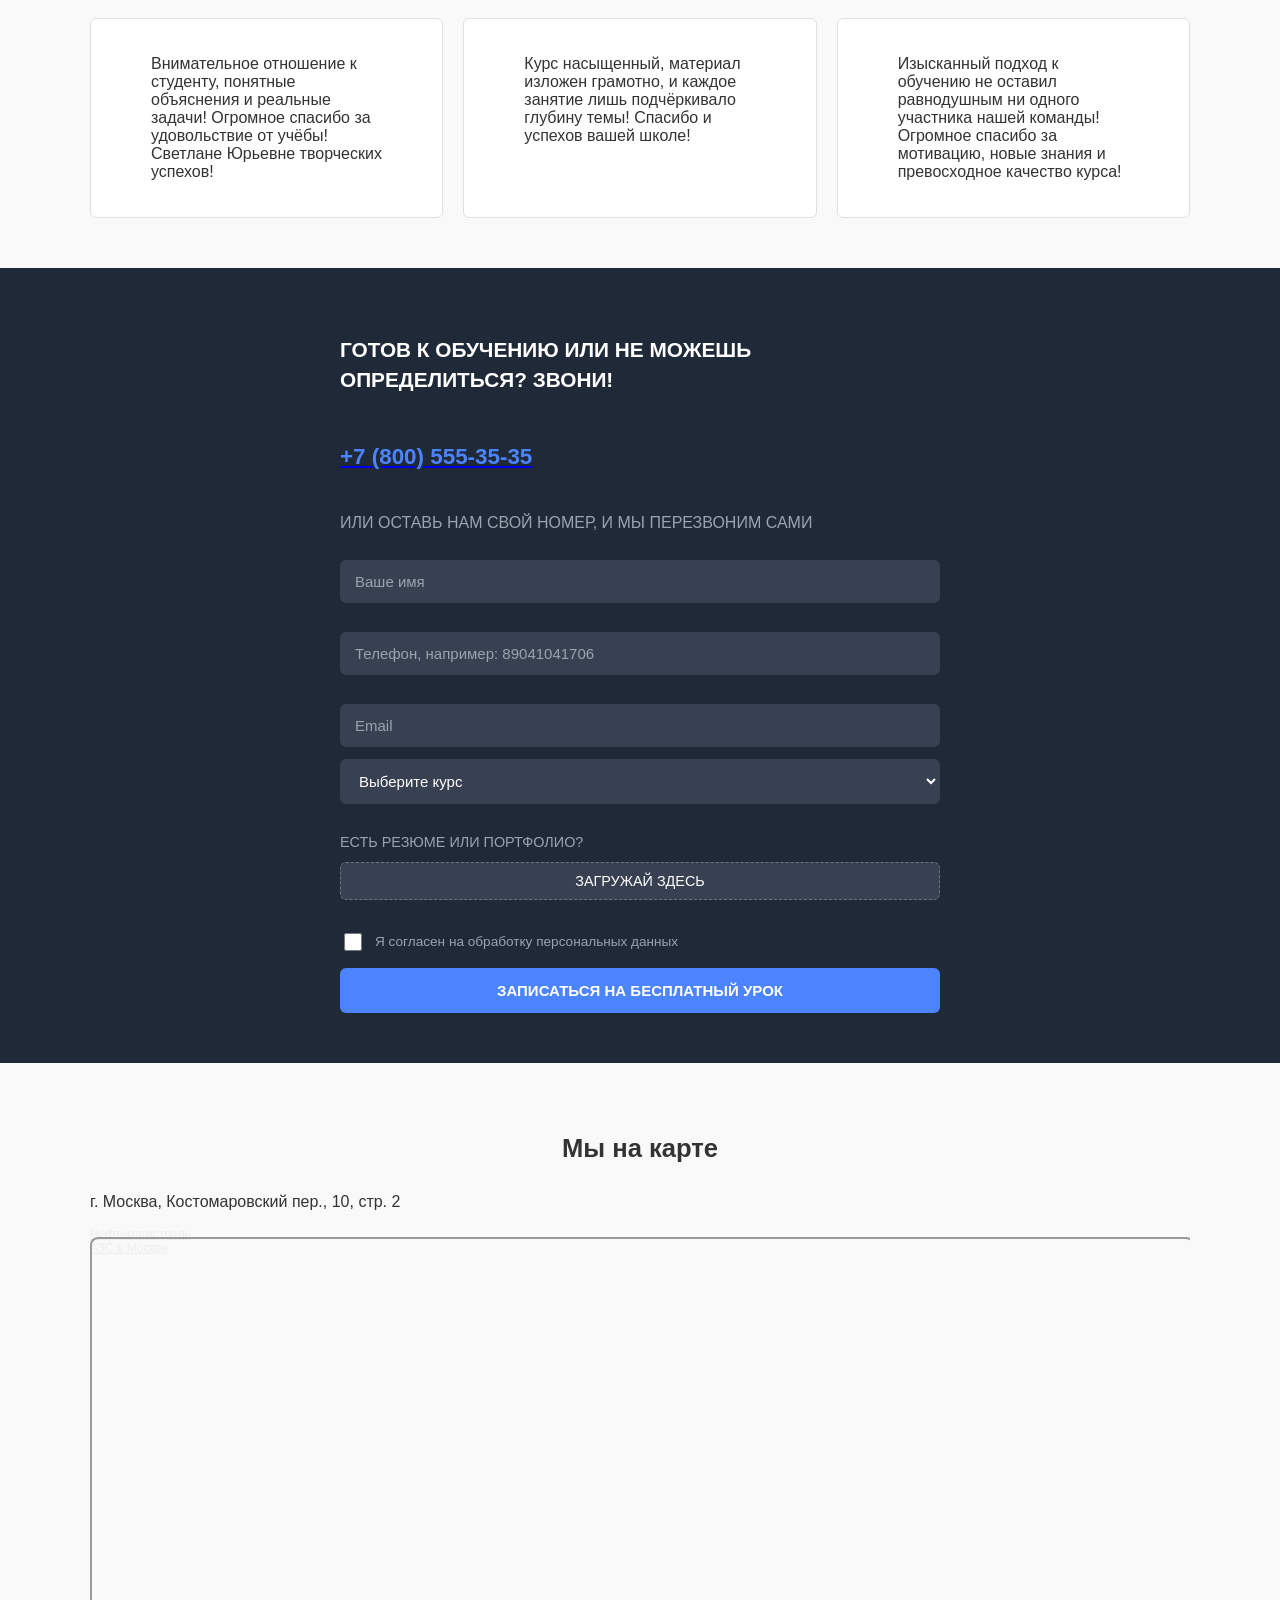
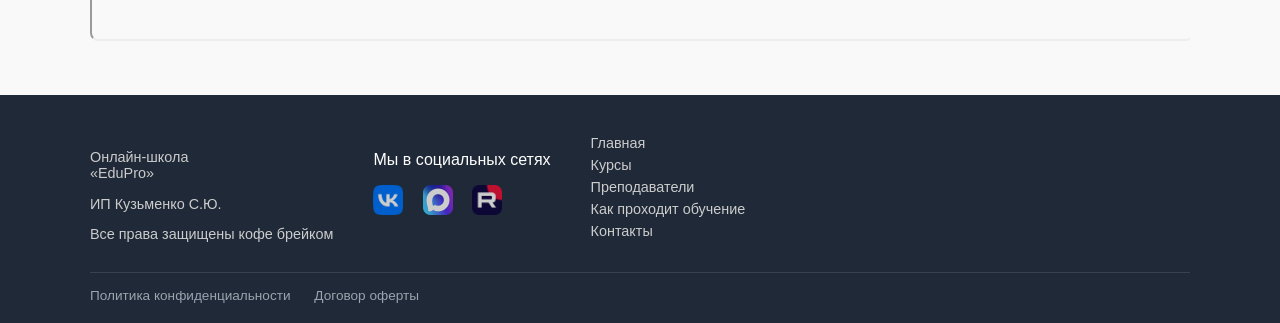
==== commit dd708623: "5+6" ====
--- a/index.html
+++ b/index.html
@@ -1,176 +1,247 @@
-<!DOCTYPE html>
-<html lang="ru">
-<head>
-    <meta charset="UTF-8">
-    <meta name="viewport" content="width=device-width, initial-scale=1.0">
-    <title>EduPro — Онлайн-школа ИИ и Бизнес-аналитики</title>
-    <link rel="stylesheet" href="styles.css">
-</head>
-<body>
-
-    <header>
-        <nav>
-            <!-- Emmet: ul>li*4 -->
-            <ul>
-                <li><a href="index.html">Главная</a></li>
-                <li><a href="courses.html">Курсы</a></li>
-                <li><a href="teachers.html">Преподаватели</a></li>
-                <li><a href="learning.html">Как проходит обучение</a></li>
-            </ul>
-        </nav>
-    </header>
-    <!-- Emmet: header>nav -->
-
-    <section class="banner">
-        <div class="content">
-            <h1>ОНЛАЙН-ШКОЛА EDUPRO</h1>
-            <h2>УЧИСЬ. ПРАКТИКУЙ. РАБОТАЙ.</h2>
-        </div>
-    </section>
-    <!-- Emmet: section.banner>.content -->
-
-    <!-- Секция Наши преимущества -->
-    <!-- Пункт 5: описание преимуществ в абзацах с тегом br -->
-    <section class="advantages">
-        <div class="content">
-            <h2>Наши преимущества</h2>
-            <div class="advantages__cards">
-            <div class="advantage">
-                <h3>Практика с первого дня</h3>
-                <p>Вся теория мира в тетрадь — одна задача и куча бесполезных проектов, которые можно удалить.</p>
-            </div>
-            <div class="advantage">
-                <h3>Живые вебинары</h3>
-                <p>Еженедельные занятия с Кузьменко Светланой Юрьевной в прямом эфире. Задавайте вопросы вживую, но только пока говорит не она.</p>
-            </div>
-            <div class="advantage">
-                <h3>Помощь с трудоустройством</h3>
-                <p>Составим заявление, подготовим к походу к Милановой и поможем отчислиться с колледжа после окончания курса.</p>
-            </div>
-            <div class="advantage">
-                <h3>Знания после курса</h3>
-                <p>По окончании курса вы получаете ценные знания о том, что вам не пригодится и куча потраченного временин на исправления работ.</p>
-            </div>
-        </div>
-    </section>
-    <!-- Emmet: section.advantages>.content>.advantage*4 -->
-
-    <section class="select">
-        <div class="content">
-            <h2>А ЧТО ВЫБИРАЕТЕ ВЫ?</h2>
-            <div class="select__courses">
-                <div class="select__course">
-                    <h3>Искусственный интеллект: с нуля до специалиста</h3>
-                    <p>6 месяцев · Онлайн · Живые вебинары</p>
-                    <p>Освойте нейронные сети и взгляните пару презентаций.</p>
-                    <a href="courses.html">Подробнее о курсе</a>
-                </div>
-                <div class="select__course">
-                    <h3>Бизнес-аналитика: от данных к решениям</h3>
-                    <p>3 месяца · Онлайн · Живые вебинары</p>
-                    <p>Научитесь создавать схемы для бизнес-процессов при помощи BPMN 2.0 на <a style="color: #333; " href="https://draw.io">draw.io</a>.</p>
-                    <a href="courses.html">Подробнее о курсе</a>
-                </div>
-            </div>
-        </div>
-    </section>
-    <!-- Emmet: section.select>.content>.select__courses>.select__course*2 -->
-
-    <section class="about">
-        <div class="about__wrap">
-            <div class="about__text">
-                <p>Меня зовут Светлана — я профессиональный преподаватель и основатель EduPro.</p>
-                <p>Мой девиз — честная и открытая работа, индивидуальный подход к каждому студенту.</p>
-                <p>В наших курсах только актуальные кофебрейки, скачанные презентации и обратная связь.</p>
-            </div>
-        </div>
-    </section>
-    <!-- Emmet: section.about>.about__wrap>.about__text -->
-
-    <section class="reviews">
-        <div class="content">
-            <div class="review">
-                <div class="review__text">
-                    <blockquote>Внимательное отношение к студенту, понятные объяснения и реальные задачи! Огромное спасибо за удовольствие от учёбы! Светлане Юрьевне творческих успехов!</blockquote>
-                </div>
-            </div>
-            <div class="review">
-                <div class="review__text">
-                    <blockquote>Курс насыщенный, материал изложен грамотно, и каждое занятие лишь подчёркивало глубину темы! Спасибо и успехов вашей школе!</blockquote>
-                </div>
-            </div>
-            <div class="review">
-                <div class="review__text">
-                    <blockquote>Изысканный подход к обучению не оставил равнодушным ни одного участника нашей команды! Огромное спасибо за мотивацию, новые знания и превосходное качество курса!</blockquote>
-                </div>
-            </div>
-        </div>
-    </section>
-    <!-- Emmet: section.reviews>.content>.review>.review__text -->
-
-    <section class="feedback" id="feedback">
-        <div class="content">
-            <div class="form__contact">
-                <h2>ГОТОВ К ОБУЧЕНИЮ ИЛИ НЕ МОЖЕШЬ ОПРЕДЕЛИТЬСЯ? ЗВОНИ!</h2>
-                <a href="tel:+78005553535"><h3>+7 (800) 555-35-35</h3></a>
-                <h3>ИЛИ ОСТАВЬ НАМ СВОЙ НОМЕР, И МЫ ПЕРЕЗВОНИМ САМИ</h3>
-            </div>
-            <div class="form__download">
-                <input type="text" placeholder="Ваше имя">
-                <input type="email" placeholder="Email">
-                <input type="tel" placeholder="Телефон">
-                <select>
-                    <option>Выберите курс</option>
-                    <option>Искусственный интеллект: с нуля до специалиста</option>
-                    <option>Бизнес-аналитика: от данных к решениям</option>
-                    <option>ИИ для бизнес-аналитика</option>
-                </select>
-            </div>
-            <div class="form__submit">
-                <button type="button">Записаться на бесплатный урок</button>
-            </div>
-        </div>
-    </section>
-    <!-- Emmet: section.feedback>.content>.form__contact+.form__download+.form__submit -->
-
-    <section class="map">
-        <div class="content">
-            <h2>Мы на карте</h2>
-            <h2>г. Москва, Костомаровский пер., 10, стр. 2</h2>
-        </div>
-    </section>
-    <!-- Emmet: section.map>.content -->
-
-    <footer>
-        <div class="content">
-            <div class="footer__main">
-                <div class="footer__info">
-                    <p>Онлайн-школа<br>«EduPro»</p>
-                    <p>ИП Кузьменко С.Ю.</p>
-                    <p>Все права защищены кофебрейком</p>
-                </div>
-                <div class="footer__social">
-                    <p>Мы в социальных сетях</p>
-                </div>
-                <div class="footer__menu">
-                    <nav>
-                        <ul>
-                            <li><a href="index.html">Главная</a></li>
-                            <li><a href="courses.html">Курсы</a></li>
-                            <li><a href="teachers.html">Преподаватели</a></li>
-                            <li><a href="learning.html">Как проходит обучение</a></li>
-                            <li><a href="#feedback">Контакты</a></li>
-                        </ul>
-                    </nav>
-                </div>
-            </div>
-            <div class="footer__add">
-                <p>При создании сайта использовались изображения с яндекс картинок</p>
-                <p>Источники вдохновения: хотдог с НефтьМагистраль</p>
-            </div>
-        </div>
-    </footer>
-    <!-- Emmet: footer>.content>.footer__main>.footer__info+.footer__social+.footer__menu>nav^^.footer__add -->
-
-</body>
+<!DOCTYPE html>
+<html lang="ru">
+<head>
+    <meta charset="UTF-8">
+    <meta name="viewport" content="width=device-width, initial-scale=1.0">
+    <title>EduPro — Онлайн-школа ИИ и Бизнес-аналитики</title>
+    <link rel="stylesheet" href="styles.css">
+</head>
+<body>
+
+    <header>
+        <a href="index.html"><img src="assets/img/logo.png" class="logo" alt="EduPro"></a>
+        <nav>
+            <!-- Emmet: ul>li*4 -->
+            <ul>
+                <li><a href="index.html">Главная</a></li>
+                <li><a href="courses.html">Курсы</a></li>
+                <li><a href="teachers.html">Преподаватели</a></li>
+                <li><a href="learning.html">Как проходит обучение</a></li>
+            </ul>
+        </nav>
+    </header>
+    <!-- Emmet: header>nav -->
+
+    <section class="banner">
+        <div class="content">
+            <h1>ОНЛАЙН-ШКОЛА EDUPRO</h1>
+            <h2>УЧИСЬ. ПРАКТИКУЙ. РАБОТАЙ.</h2>
+        </div>
+    </section>
+    <!-- Emmet: section.banner>.content -->
+
+    <!-- Секция Наши преимущества -->
+    <!-- Пункт 5: описание преимуществ в абзацах с тегом br -->
+    <section class="advantages">
+        <div class="content">
+            <h2>Наши преимущества</h2>
+            <div class="advantages__cards">
+            <div class="advantage">
+                <h3>Практика с первого дня</h3>
+                <p>Вся теория мира в тетрадь — одна задача и куча бесполезных проектов, которые можно удалить.</p>
+            </div>
+            <div class="advantage">
+                <h3>Живые вебинары</h3>
+                <p>Еженедельные занятия с Кузьменко Светланой Юрьевной в прямом эфире. Задавайте вопросы вживую, но только пока говорит не она.</p>
+            </div>
+            <div class="advantage">
+                <h3>Помощь с трудоустройством</h3>
+                <p>Составим заявление, подготовим к походу к Милановой и поможем отчислиться с колледжа после окончания курса.</p>
+            </div>
+            <div class="advantage">
+                <h3>Знания после курса</h3>
+                <p>По окончании курса вы получаете ценные знания о том, что вам не пригодится и куча потраченного временин на исправления работ.</p>
+            </div>
+        </div>
+    </section>
+    <!-- Emmet: section.advantages>.content>.advantage*4 -->
+
+    <section class="select">
+        <div class="content">
+            <h2>А ЧТО ВЫБИРАЕТЕ ВЫ?</h2>
+            <div class="select__courses">
+                <div class="select__course">
+                    <img src="assets/img/courses/ai.png" alt="Искусственный интеллект">
+                    <h3>Искусственный интеллект: с нуля до специалиста</h3>
+                    <p>6 месяцев · Онлайн · Живые вебинары</p>
+                    <p>Освойте нейронные сети и взгляните пару презентаций.</p>
+                    <a href="courses.html">Подробнее о курсе</a>
+                </div>
+                <div class="select__course">
+                    <img src="assets/img/courses/business.png" alt="Бизнес-аналитика">
+                    <h3>Бизнес-аналитика: от данных к решениям</h3>
+                    <p>3 месяца · Онлайн · Живые вебинары</p>
+                    <p>Научитесь создавать схемы для бизнес-процессов при помощи BPMN 2.0 на <a style="color: #333; " href="https://draw.io">draw.io</a>.</p>
+                    <a href="courses.html">Подробнее о курсе</a>
+                </div>
+            </div>
+        </div>
+    </section>
+    <!-- Emmet: section.select>.content>.select__courses>.select__course*2 -->
+
+    <section class="about">
+        <div class="about__wrap">
+            <div class="about__text">
+                <p>Меня зовут Светлана — я профессиональный преподаватель и основатель EduPro.</p>
+                <p>Мой девиз — честная и открытая работа, индивидуальный подход к каждому студенту.</p>
+                <p>В наших курсах только актуальные кофебрейки, скачанные презентации и обратная связь.</p>
+            </div>
+        </div>
+    </section>
+    <!-- Emmet: section.about>.about__wrap>.about__text -->
+
+    <section class="reviews">
+        <div class="content">
+            <div class="review">
+                <div class="review__text">
+                    <blockquote>Внимательное отношение к студенту, понятные объяснения и реальные задачи! Огромное спасибо за удовольствие от учёбы! Светлане Юрьевне творческих успехов!</blockquote>
+                </div>
+            </div>
+            <div class="review">
+                <div class="review__text">
+                    <blockquote>Курс насыщенный, материал изложен грамотно, и каждое занятие лишь подчёркивало глубину темы! Спасибо и успехов вашей школе!</blockquote>
+                </div>
+            </div>
+            <div class="review">
+                <div class="review__text">
+                    <blockquote>Изысканный подход к обучению не оставил равнодушным ни одного участника нашей команды! Огромное спасибо за мотивацию, новые знания и превосходное качество курса!</blockquote>
+                </div>
+            </div>
+        </div>
+    </section>
+    <!-- Emmet: section.reviews>.content>.review>.review__text -->
+
+    <section class="feedback" id="feedback">
+        <div class="content">
+            <form id="feedbackForm" action="answer.html" method="get" novalidate>
+
+                <div class="form__contact">
+                    <h2>ГОТОВ К ОБУЧЕНИЮ ИЛИ НЕ МОЖЕШЬ ОПРЕДЕЛИТЬСЯ? ЗВОНИ!</h2>
+                    <a href="tel:+78005553535"><h3>+7 (800) 555-35-35</h3></a>
+                    <h3>ИЛИ ОСТАВЬ НАМ СВОЙ НОМЕР, И МЫ ПЕРЕЗВОНИМ САМИ</h3>
+                    <div class="form__field">
+                        <input type="text" id="fieldName" name="name" placeholder="Ваше имя"
+                            required minlength="2" pattern="[А-Яа-яЁёA-Za-z\s]{2,}">
+                        <span class="form__error" id="errorName"></span>
+                    </div>
+                    <div class="form__field">
+                        <input type="tel" id="fieldPhone" name="tel-number" placeholder="Телефон, например: 89041041706"
+                            required pattern="\d{11}" title="например, 89041041706">
+                        <span class="form__error" id="errorPhone"></span>
+                    </div>
+                    <input type="email" name="email" placeholder="Email">
+                    <select id="courseSelect" name="course">
+                        <option value="">Выберите курс</option>
+                        <option value="ai">Искусственный интеллект: с нуля до специалиста</option>
+                        <option value="business">Бизнес-аналитика: от данных к решениям</option>
+                    </select>
+                </div>
+
+                <div class="form__download">
+                    <p>ЕСТЬ РЕЗЮМЕ ИЛИ ПОРТФОЛИО?</p>
+                    <label for="download">ЗАГРУЖАЙ ЗДЕСЬ</label>
+                    <input type="file" id="download" name="download" accept=".png, .jpg, .jpeg, .pdf">
+                </div>
+
+                <div class="form__submit">
+                    <div class="form__checkbox">
+                        <input type="checkbox" name="personal" id="personal" required>
+                        <label for="personal">Я согласен на обработку персональных данных</label>
+                    </div>
+                    <input type="submit" value="ЗАПИСАТЬСЯ НА БЕСПЛАТНЫЙ УРОК">
+                </div>
+
+            </form>
+        </div>
+    </section>
+    <!-- Emmet: section.feedback>.content>.form__contact+.form__download+.form__submit -->
+
+    <section class="map">
+        <div class="content">
+            <h2>Мы на карте</h2>
+            <p>г. Москва, Костомаровский пер., 10, стр. 2</p>
+<div style="position:relative;overflow:hidden;"><a href="https://yandex.ru/maps/org/neftmagistral/77492515242/?utm_medium=mapframe&utm_source=maps" style="color:#eee;font-size:12px;position:absolute;top:0px;">Нефтьмагистраль</a><a href="https://yandex.ru/maps/213/moscow/category/gas_station/184105274/?utm_medium=mapframe&utm_source=maps" style="color:#eee;font-size:12px;position:absolute;top:14px;">АЗС в Москве</a><iframe src="https://yandex.ru/map-widget/v1/?indoorLevel=1&ll=37.666529%2C55.749626&mode=poi&poi%5Bpoint%5D=37.665105%2C55.750430&poi%5Buri%5D=ymapsbm1%3A%2F%2Forg%3Foid%3D77492515242&z=17" width="560" height="400" frameborder="1" allowfullscreen="true" style="position:relative;"></iframe></div>
+        </div>
+    </section>
+    <!-- Emmet: section.map>.content -->
+
+    <footer>
+        <div class="content">
+            <div class="footer__main">
+                <div class="footer__info">
+                    <p>Онлайн-школа<br>«EduPro»</p>
+                    <p>ИП Кузьменко С.Ю.</p>
+                    <p>Все права защищены кофе брейком</p>
+                </div>
+                <div class="footer__social">
+                    <p>Мы в социальных сетях</p>
+                    <a href="https://rutube.ru/video/9c2ee5c79ce9f0ae21b58ed977466c38/">
+                        <img src="assets/img/icons/icon-5.png" alt="ВКонтакте">
+                    </a>
+                    <a href="https://rutube.ru/video/9c2ee5c79ce9f0ae21b58ed977466c38/">
+                        <img src="assets/img/icons/icon-6.png" alt="Max">
+                    </a>
+                    <a href="https://rutube.ru/video/9c2ee5c79ce9f0ae21b58ed977466c38/">
+                        <img src="assets/img/icons/icon-7.png" alt="Rutube">
+                    </a>
+                </div>
+                <div class="footer__menu">
+                    <nav>
+                        <ul>
+                            <li><a href="index.html">Главная</a></li>
+                            <li><a href="courses.html">Курсы</a></li>
+                            <li><a href="teachers.html">Преподаватели</a></li>
+                            <li><a href="learning.html">Как проходит обучение</a></li>
+                            <li><a href="#feedback">Контакты</a></li>
+                        </ul>
+                    </nav>
+                </div>
+            </div>
+            <div class="footer__add">
+                <a href="#">Политика конфиденциальности</a>
+                <a href="#">Договор оферты</a>
+            </div>
+        </div>
+    </footer>
+
+    <script>
+        const params = new URLSearchParams(window.location.search);
+        const course = params.get('course');
+        if (course) {
+            document.getElementById('courseSelect').value = course;
+        }
+
+        document.getElementById('feedbackForm').addEventListener('submit', function(e) {
+            let valid = true;
+
+            const name = document.getElementById('fieldName');
+            const errorName = document.getElementById('errorName');
+            const namePattern = /^[А-Яа-яЁёA-Za-z\s]{2,}$/;
+            if (!namePattern.test(name.value.trim())) {
+                errorName.textContent = 'Введите имя (минимум 2 буквы)';
+                name.classList.add('input--error');
+                valid = false;
+            } else {
+                errorName.textContent = '';
+                name.classList.remove('input--error');
+            }
+
+            const phone = document.getElementById('fieldPhone');
+            const errorPhone = document.getElementById('errorPhone');
+            const phonePattern = /^\d{11}$/;
+            if (!phonePattern.test(phone.value.trim())) {
+                errorPhone.textContent = 'Введите 11 цифр (например: 89001234567)';
+                phone.classList.add('input--error');
+                valid = false;
+            } else {
+                errorPhone.textContent = '';
+                phone.classList.remove('input--error');
+            }
+
+            if (!valid) {
+                e.preventDefault();
+            }
+        });
+    </script>
+</body>
 </html>
--- a/styles.css
+++ b/styles.css
@@ -1,326 +1,596 @@
-body {
-    font-family: Arial, sans-serif;
-    font-size: 16px;
-    color: #333;
-    margin: 0;
-    padding: 0;
-    min-height: 100vh;
-}
-
-.content {
-    max-width: 1100px;
-    margin: 0 auto;
-    padding: 0 20px;
-}
-
-header {
-    background: #4c84fd;
-    padding: 15px 20px;
-}
-
-header nav a {
-    color: #fff;
-    text-decoration: none;
-    margin-right: 20px;
-    font-size: 15px;
-}
-
-header nav a:hover {
-    text-decoration: underline;
-}
-
-header nav ul {
-    list-style: none; 
-    margin: 0;
-    padding: 0;
-    display: flex;
-    gap: 20px;
-    margin-left: 33%;
-}
-
-.banner {
-    background: #f0f4ff;
-    padding: 60px 20px;
-    text-align: center;
-}
-
-.banner h1 {
-    font-size: 2rem;
-    margin-bottom: 15px;
-}
-
-.banner p {
-    font-size: 1.1rem;
-    margin-bottom: 25px;
-    color: #555;
-}
-
-.banner a {
-    background: #4c84fd;
-    color: #fff;
-    padding: 12px 28px;
-    text-decoration: none;
-    border-radius: 4px;
-}
-
-.banner a:hover {
-    background: #1040b0;
-}
-
-section {
-    padding: 50px 20px;
-}
-
-section:nth-child(even) {
-    background: #f9f9f9;
-}
-
-section h2 {
-    font-size: 1.6rem;
-    margin-bottom: 30px;
-    text-align: center;
-}
-
-.advantages h2 {
-    text-align: center;
-}
-
-.advantages__cards {
-    display: flex;
-    gap: 20px;
-    flex-wrap: wrap;
-}
-
-.advantages .content {
-    display: flex;
-    gap: 20px;
-    flex-wrap: wrap;
-}
-
-.advantage {
-    flex: 1 1 200px;
-    background: #fff;
-    border: 1px solid #e0e0e0;
-    border-radius: 6px;
-    padding: 12px;
-}
-
-.advantage h3 {
-    font-size: 1rem;
-    margin-bottom: 8px;
-}
-
-.select__courses {
-    display: flex;
-    gap: 20px;
-    flex-wrap: wrap;
-}
-
-.select__course {
-    flex: 1 1 300px;
-    border: 1px solid #e0e0e0;
-    border-radius: 6px;
-    padding: 25px;
-    background: #fff;
-}
-
-.select__course h3 {
-    margin-bottom: 8px;
-}
-
-.select__course p {
-    margin-bottom: 10px;
-    color: #555;
-}
-
-.select__course a {
-    color: #1a56db;
-}
-
-.about__text p {
-    margin-bottom: 12px;
-    max-width: 750px;
-    margin-left: auto;
-    margin-right: auto;
-}
-
-.reviews .content {
-    display: flex;
-    gap: 20px;
-    flex-wrap: wrap;
-}
-
-.review {
-    flex: 1 1 280px;
-    background: #fff;
-    border: 1px solid #e0e0e0;
-    border-radius: 6px;
-    padding: 20px;
-}
-
-.review__text p:last-child {
-    margin-top: 10px;
-    font-weight: bold;
-    font-size: 0.9rem;
-    color: #555;
-}
-
-.feedback {
-    background: #f0f4ff;
-}
-
-.form__contact {
-    margin-bottom: 20px;
-}
-
-.form__contact h2 {
-    text-align: left;
-}
-
-.form__contact p {
-    margin-bottom: 5px;
-    color: #555;
-}
-
-.form__download {
-    display: flex;
-    gap: 12px;
-    flex-wrap: wrap;
-    margin-bottom: 15px;
-}
-
-.form__download input,
-.form__download select {
-    flex: 1 1 200px;
-    padding: 10px 12px;
-    border: 1px solid #ccc;
-    border-radius: 4px;
-    font-size: 15px;
-}
-
-.form__submit button {
-    background: #1a56db;
-    color: #fff;
-    border: none;
-    padding: 12px 28px;
-    font-size: 15px;
-    border-radius: 4px;
-    cursor: pointer;
-}
-
-.form__submit button:hover {
-    background: #1040b0;
-}
-
-footer {
-    background: #1f2937;
-    color: #fff;
-    margin-top: auto;  
-    padding: 40px 20px 20px;
-}
-
-.footer__main {
-    display: flex;
-    gap: 40px;
-    flex-wrap: wrap;
-    margin-bottom: 25px;
-}
-
-.footer__menu nav ul {
-    list-style: none;
-    margin: 0;
-    padding: 0;
-}
-
-.footer__info p {
-    margin-bottom: 5px;
-    font-size: 0.9rem;
-    color: #ccc;
-}
-
-.footer__social a {
-    color: #ccc;
-    text-decoration: none;
-    margin-right: 15px;
-}
-
-.footer__social a:hover {
-    color: #fff;
-}
-
-.footer__menu nav a {
-    display: block;
-    color: #ccc;
-    text-decoration: none;
-    margin-bottom: 6px;
-    font-size: 0.9rem;
-}
-
-.footer__menu nav a:hover {
-    color: #fff;
-}
-
-.footer__add {
-    border-top: 1px solid #374151;
-    padding-top: 15px;
-    font-size: 0.85rem;
-}
-
-.footer__add a {
-    color: #9ca3af;
-    text-decoration: none;
-    margin-right: 20px;
-}
-
-.footer__add a:hover {
-    color: #fff;
-}
-
-.teachers .content {
-    display: flex;
-    gap: 30px;
-    flex-wrap: wrap;
-    justify-content: center;
-}
- 
-.teacher {
-    flex: 1 1 250px;
-    max-width: 300px;
-    border: 1px solid #e0e0e0;
-    border-radius: 6px;
-    padding: 20px;
-    text-align: center;
-    background: #fff;
-    margin: 0;
-}
- 
-.teacher figcaption {
-    color: #333;
-    font-size: 0.95rem;
-    font-weight: bold;
-    margin-top: 10px;
-}
- 
-/* Преподаватели */
-.teachers .content {
-    display: flex;
-    gap: 20px;
-    flex-wrap: wrap;
-}
- 
-.teacher {
-    flex: 1 1 280px;
-    background: #fff;
-    border: 1px solid #e0e0e0;
-    border-radius: 6px;
-    padding: 20px;
-    margin: 0;
-}
- 
-figcaption {
-    color: #333;
-    font-size: 0.95rem;
-    font-weight: bold;
-    margin-top: 10px;
-}
- +body {
+    font-family: Arial, sans-serif;
+    font-size: 16px;
+    color: #333;
+    margin: 0;
+    padding: 0;
+    min-height: 100vh;
+    display: flex;
+    flex-direction: column;
+}
+
+.content {
+    max-width: 1100px;
+    margin: 0 auto;
+    padding: 0 20px;
+}
+
+header {
+    background: #4c84fd;
+    padding: 15px 20px;
+    display: flex;
+    align-items: center;
+    justify-content: center;
+    gap: 30px;
+}
+
+.logo {
+    width: 160px;
+    height: auto;
+}
+
+header nav a {
+    color: #fff;
+    text-decoration: none;
+    font-size: 15px;
+}
+
+header nav a:hover {
+    text-decoration: underline;
+}
+
+header nav ul {
+    list-style: none;
+    margin: 0;
+    padding: 0;
+    display: flex;
+    gap: 20px;
+}
+
+.banner {
+    background: #f0f4ff;
+    padding: 60px 20px;
+    text-align: center;
+}
+
+.banner h1 {
+    font-size: 2rem;
+    margin-bottom: 15px;
+}
+
+section {
+    padding: 50px 20px;
+}
+
+section:nth-child(even) {
+    background: #f9f9f9;
+}
+
+section h2 {
+    font-size: 1.6rem;
+    margin-bottom: 30px;
+    text-align: center;
+}
+
+.advantages__cards {
+    display: flex;
+    gap: 20px;
+    flex-wrap: wrap;
+}
+
+.advantage {
+    flex: 1 1 200px;
+    background: #fff;
+    border: 1px solid #e0e0e0;
+    border-radius: 6px;
+    padding: 12px;
+}
+
+.advantage h3 {
+    font-size: 1rem;
+    margin-bottom: 8px;
+}
+
+.select__courses {
+    display: flex;
+    gap: 20px;
+    flex-wrap: wrap;
+}
+
+.select__course {
+    flex: 1 1 300px;
+    border: 1px solid #e0e0e0;
+    border-radius: 6px;
+    padding: 25px;
+    background: #fff;
+}
+
+.select__course h3 {
+    margin-bottom: 8px;
+}
+
+.select__course p {
+    margin-bottom: 10px;
+    color: #555;
+}
+
+.select__course a {
+    color: #1a56db;
+}
+
+.select__course img {
+    width: 100%;
+    height: 200px;
+    object-fit: cover;
+    border-radius: 4px;
+    margin-bottom: 16px;
+}
+
+.about__text p {
+    margin-bottom: 12px;
+    max-width: 750px;
+    margin-left: auto;
+    margin-right: auto;
+}
+
+.reviews .content {
+    display: flex;
+    gap: 20px;
+    flex-wrap: wrap;
+}
+
+.review {
+    flex: 1 1 280px;
+    background: #fff;
+    border: 1px solid #e0e0e0;
+    border-radius: 6px;
+    padding: 20px;
+}
+
+.review img {
+    width: 80px;
+    height: 80px;
+    object-fit: cover;
+    border-radius: 50%;
+    display: block;
+    margin: 0 auto 12px;
+}
+
+.feedback {
+    background: #1f2937;
+    color: #fff;
+}
+
+form#feedbackForm {
+    display: flex;
+    flex-direction: column;
+    gap: 30px;
+    max-width: 600px;
+    margin: 0 auto;
+}
+
+.form__contact,
+.form__download {
+    display: flex;
+    flex-direction: column;
+    gap: 12px;
+}
+
+.form__contact h2 {
+    text-align: left;
+    font-size: 1.3rem;
+    color: #fff;
+    margin-bottom: 16px;
+    line-height: 1.4;
+}
+
+.form__contact h3 {
+    font-size: 1rem;
+    color: #9ca3af;
+    margin-bottom: 16px;
+    font-weight: normal;
+}
+
+.form__contact a h3 {
+    color: #4c84fd;
+    font-size: 1.4rem;
+    font-weight: bold;
+}
+
+.form__field {
+    display: flex;
+    flex-direction: column;
+    gap: 4px;
+}
+
+.form__contact input,
+.form__contact select {
+    width: 100%;
+    box-sizing: border-box;
+    padding: 12px 14px;
+    border: 1px solid #374151;
+    border-radius: 6px;
+    font-size: 15px;
+    background: #374151;
+    color: #fff;
+    outline: none;
+    transition: border-color 0.2s;
+}
+
+.form__contact input::placeholder {
+    color: #9ca3af;
+}
+
+.form__contact input:focus,
+.form__contact select:focus {
+    border-color: #4c84fd;
+}
+
+.form__contact select option {
+    background: #1f2937;
+}
+
+.input--error {
+    border-color: #e53e3e !important;
+}
+
+.form__error {
+    color: #fc8181;
+    font-size: 0.8rem;
+    min-height: 1em;
+}
+
+.form__download p {
+    color: #9ca3af;
+    font-size: 0.9rem;
+    margin: 0;
+}
+
+.form__download label[for="download"] {
+    display: inline-block;
+    padding: 10px 20px;
+    background: #374151;
+    color: #fff;
+    border-radius: 6px;
+    cursor: pointer;
+    font-size: 0.9rem;
+    border: 1px dashed #6b7280;
+    text-align: center;
+    transition: background 0.2s;
+}
+
+.form__download label[for="download"]:hover {
+    background: #4b5563;
+}
+
+.form__download input[type="file"] {
+    display: none;
+}
+
+.form__submit {
+    display: flex;
+    flex-direction: column;
+    gap: 14px;
+}
+
+.form__checkbox {
+    display: flex;
+    align-items: center;
+    gap: 10px;
+    cursor: pointer;
+}
+
+.form__checkbox input[type="checkbox"] {
+    width: 18px;
+    height: 18px;
+    flex-shrink: 0;
+    accent-color: #4c84fd;
+    cursor: pointer;
+}
+
+.form__checkbox label {
+    font-size: 0.85rem;
+    color: #9ca3af;
+    cursor: pointer;
+    line-height: 1.4;
+}
+
+.form__submit input[type="submit"] {
+    width: 100%;
+    background: #4c84fd;
+    color: #fff;
+    border: none;
+    padding: 14px;
+    font-size: 15px;
+    font-weight: bold;
+    border-radius: 6px;
+    cursor: pointer;
+    transition: background 0.2s;
+}
+
+.form__submit input[type="submit"]:hover {
+    background: #1040b0;
+}
+
+.map iframe {
+    width: 100%;
+    height: 400px;
+    border-radius: 8px;
+    margin-top: 10px;
+}
+
+.answer {
+    text-align: center;
+    padding: 100px 20px;
+}
+
+.answer h2 {
+    font-size: 2rem;
+    margin-bottom: 16px;
+}
+
+.answer h3 {
+    font-size: 1.2rem;
+    color: #555;
+    margin-bottom: 30px;
+}
+
+.answer a {
+    display: inline-block;
+    background: #4c84fd;
+    color: #fff;
+    padding: 12px 28px;
+    border-radius: 6px;
+    text-decoration: none;
+    font-weight: bold;
+}
+
+.answer a:hover {
+    background: #1040b0;
+}
+
+.pricing {
+    padding: 50px 0;
+}
+
+.pricing__table {
+    width: 100%;
+    border-collapse: collapse;
+    font-size: 15px;
+}
+
+.pricing__table th,
+.pricing__table td {
+    padding: 14px 16px;
+    text-align: left;
+    border: 1px solid #e0e0e0;
+}
+
+.pricing__table thead {
+    background: #4c84fd;
+    color: #fff;
+}
+
+.pricing__table tbody tr:nth-child(even) {
+    background: #f5f8ff;
+}
+
+.pricing__table tbody tr:hover {
+    background: #e8efff;
+}
+
+footer {
+    background: #1f2937;
+    color: #fff;
+    margin-top: auto;
+    padding: 40px 20px 20px;
+}
+
+.footer__main {
+    display: flex;
+    gap: 40px;
+    flex-wrap: wrap;
+    margin-bottom: 25px;
+}
+
+.footer__info p {
+    margin-bottom: 5px;
+    font-size: 0.9rem;
+    color: #ccc;
+}
+
+.footer__social a {
+    color: #ccc;
+    text-decoration: none;
+    margin-right: 15px;
+}
+
+.footer__social a:hover {
+    color: #fff;
+}
+
+.footer__social img {
+    width: 30px;
+    height: 30px;
+    object-fit: contain;
+    vertical-align: middle;
+    filter: brightness(0.8);
+    transition: filter 0.2s;
+}
+
+.footer__social a:hover img {
+    filter: brightness(1.2);
+}
+
+.footer__menu nav ul {
+    list-style: none;
+    margin: 0;
+    padding: 0;
+}
+
+.footer__menu nav a {
+    display: block;
+    color: #ccc;
+    text-decoration: none;
+    margin-bottom: 6px;
+    font-size: 0.9rem;
+}
+
+.footer__menu nav a:hover {
+    color: #fff;
+}
+
+.footer__add {
+    border-top: 1px solid #374151;
+    padding-top: 15px;
+    font-size: 0.85rem;
+}
+
+.footer__add a {
+    color: #9ca3af;
+    text-decoration: none;
+    margin-right: 20px;
+}
+
+.footer__add a:hover {
+    color: #fff;
+}
+
+.teachers .content {
+    display: flex;
+    gap: 30px;
+    flex-wrap: wrap;
+    justify-content: center;
+}
+
+.teacher {
+    flex: 1 1 250px;
+    max-width: 300px;
+    background: #fff;
+    border: 1px solid #e0e0e0;
+    border-radius: 6px;
+    padding: 20px;
+    text-align: center;
+    margin: 0;
+}
+
+.teacher img {
+    width: 100%;
+    height: 220px;
+    object-fit: cover;
+    border-radius: 4px;
+}
+
+.teacher figcaption {
+    color: #333;
+    font-size: 0.95rem;
+    font-weight: bold;
+    margin-top: 10px;
+}
+
+.courses .content {
+    display: flex;
+    flex-direction: column;
+    gap: 30px;
+}
+
+.course {
+    display: flex;
+    border: 1px solid #e0e0e0;
+    border-radius: 10px;
+    overflow: hidden;
+    background: #fff;
+    box-shadow: 0 2px 10px rgba(0,0,0,0.07);
+}
+
+.course__descript {
+    display: flex;
+    flex: 1;
+}
+
+.course__descript img {
+    width: 280px;
+    min-width: 280px;
+    min-height: 220px;
+    object-fit: cover;
+    flex-shrink: 0;
+}
+
+.course__descript__text {
+    padding: 25px;
+    display: flex;
+    flex-direction: column;
+    justify-content: center;
+}
+
+.course__descript__text h2 {
+    font-size: 1.2rem;
+    margin-bottom: 10px;
+    text-align: left;
+}
+
+.course__descript__text p {
+    color: #555;
+    font-size: 0.95rem;
+    line-height: 1.5;
+}
+
+.course__buy {
+    display: flex;
+    flex-direction: column;
+    justify-content: space-between;
+    padding: 25px;
+    background: #f5f8ff;
+    border-left: 1px solid #e0e0e0;
+    min-width: 260px;
+    max-width: 280px;
+}
+
+.course__buy__wrap {
+    display: flex;
+    flex-direction: column;
+    gap: 12px;
+    margin-bottom: 20px;
+}
+
+.course__buy__wrap__modules ul,
+.course__buy__wrap__price ul {
+    list-style: none;
+    padding: 0;
+    margin: 0;
+}
+
+.course__buy__wrap__modules ul li {
+    padding: 4px 0;
+    font-size: 0.9rem;
+    color: #333;
+    border-bottom: 1px solid #e0e0e0;
+}
+
+.course__buy__wrap__price ul li {
+    padding: 3px 0;
+    font-size: 1rem;
+    color: #555;
+}
+
+.course__buy__wrap__price ul li:first-child {
+    font-weight: bold;
+    color: #333;
+}
+
+.course__buy a {
+    display: block;
+    background: #4c84fd;
+    color: #fff;
+    text-align: center;
+    padding: 12px;
+    border-radius: 6px;
+    text-decoration: none;
+    font-size: 0.9rem;
+    font-weight: bold;
+    transition: background 0.2s;
+}
+
+.course__buy a:hover {
+    background: #1040b0;
+}
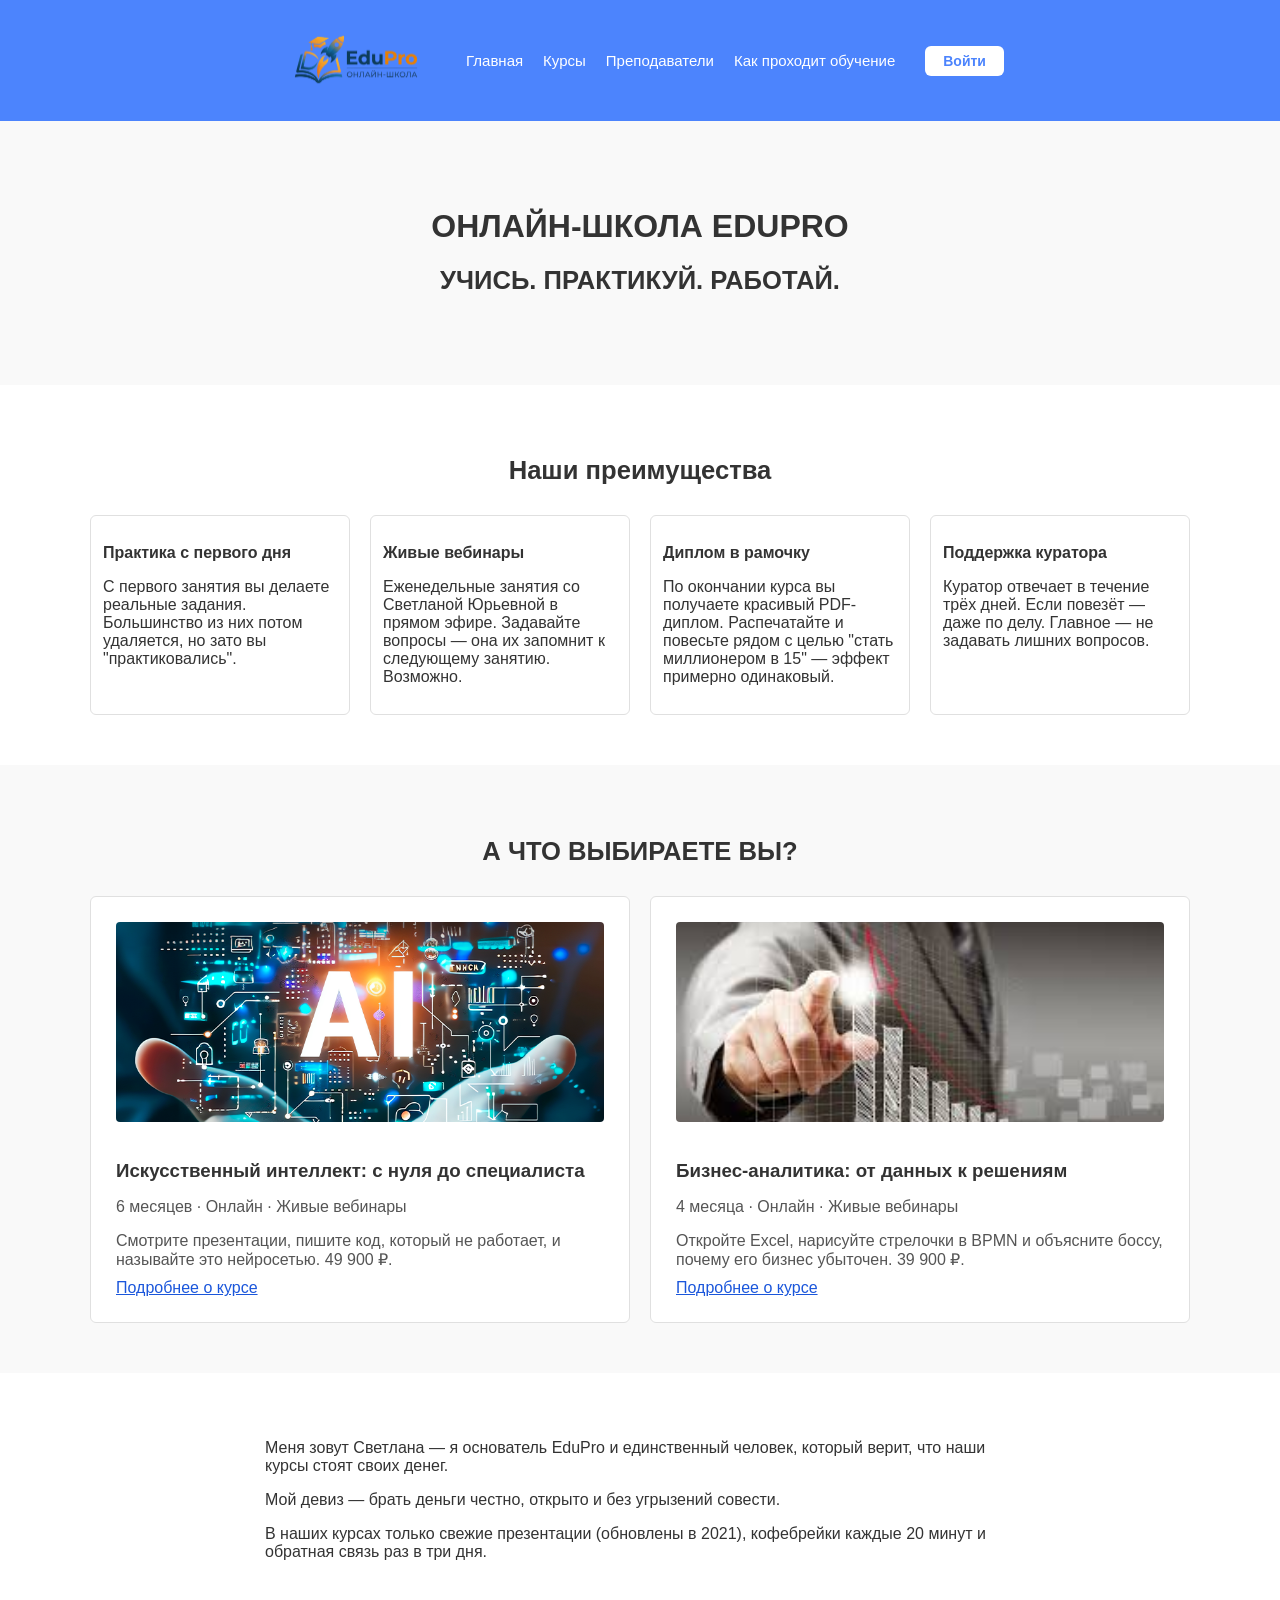
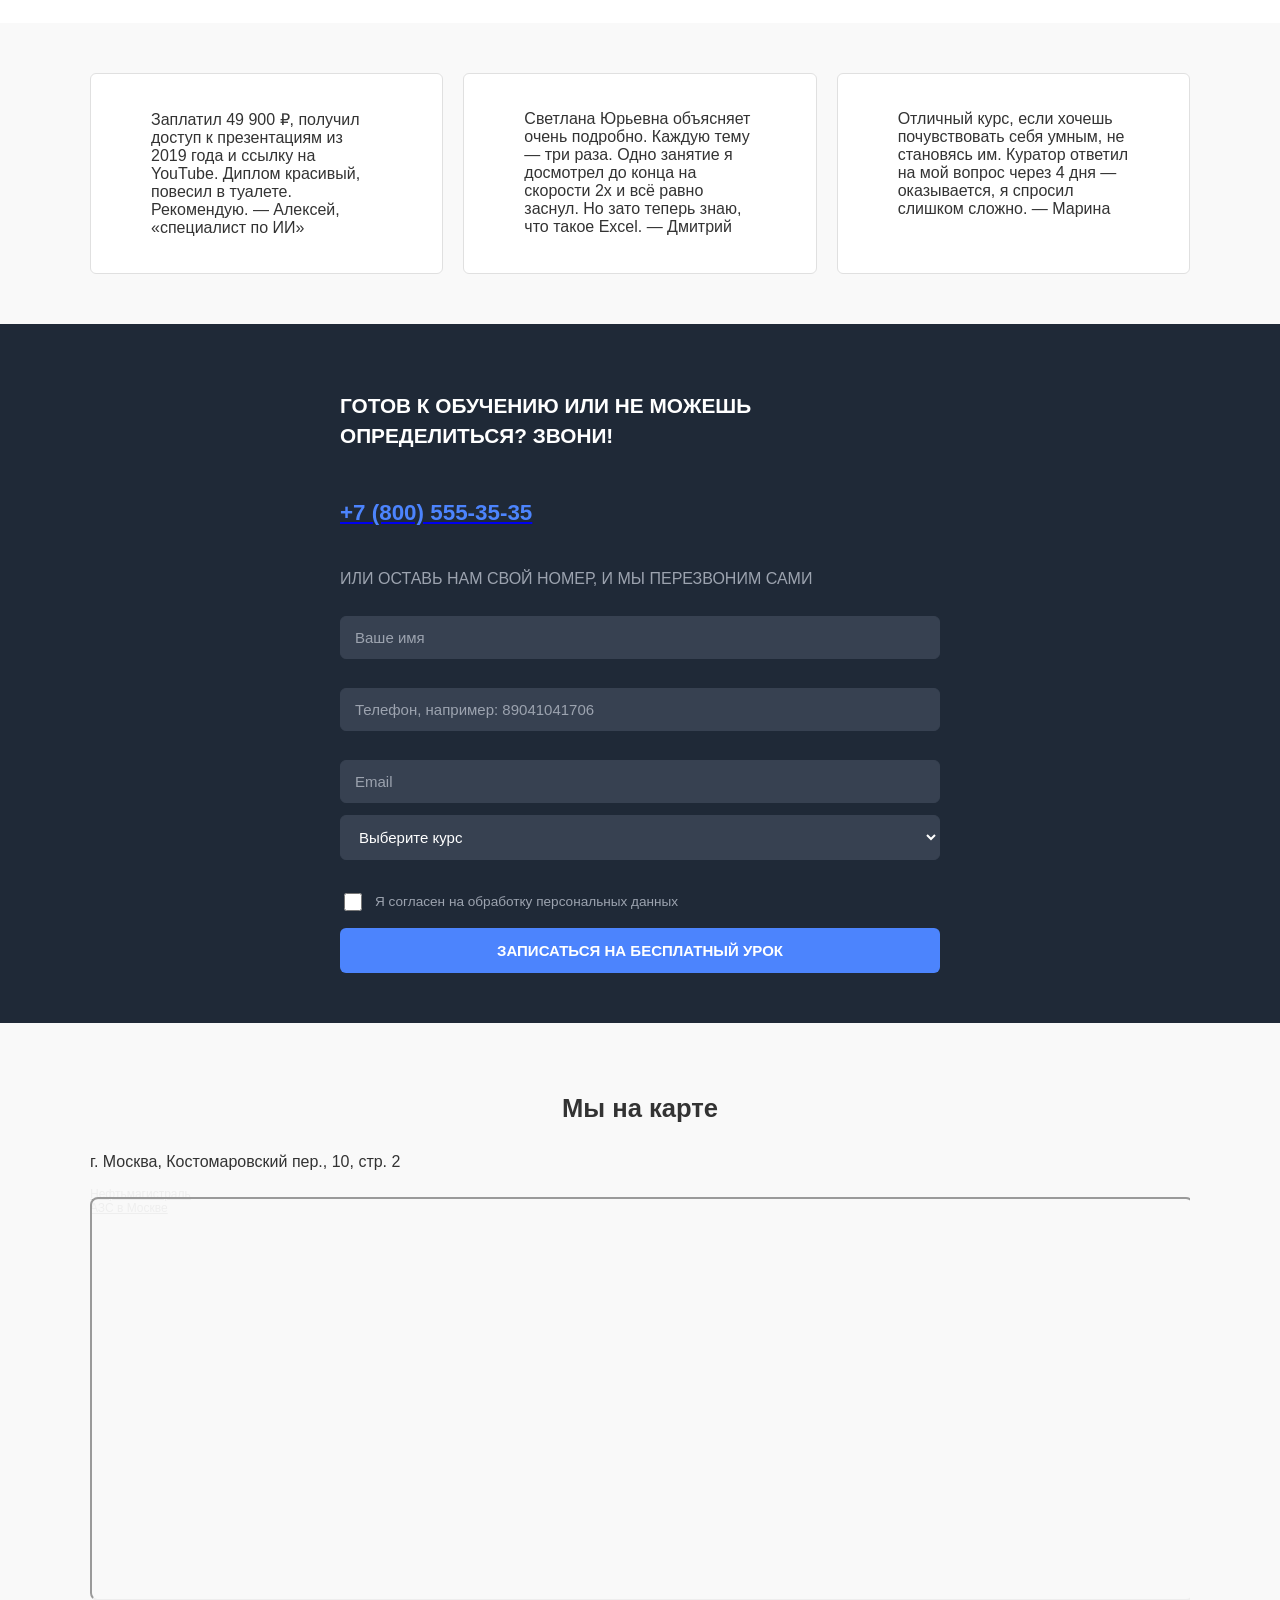
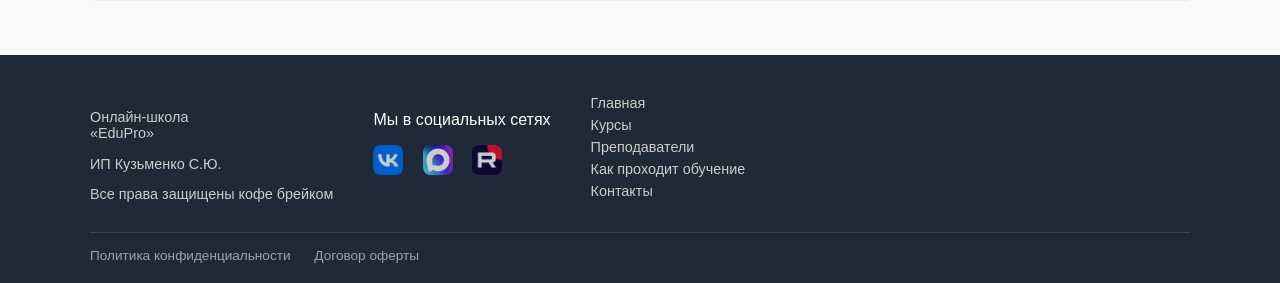
==== commit c3b1ccd3: "9+новая структура" ====
--- a/index.html
+++ b/index.html
@@ -4,7 +4,7 @@
     <meta charset="UTF-8">
     <meta name="viewport" content="width=device-width, initial-scale=1.0">
     <title>EduPro — Онлайн-школа ИИ и Бизнес-аналитики</title>
-    <link rel="stylesheet" href="styles.css">
+    <link rel="stylesheet" href="/css/styles.css">
 </head>
 <body>
 
@@ -19,6 +19,7 @@
                 <li><a href="learning.html">Как проходит обучение</a></li>
             </ul>
         </nav>
+        <a href="/php/admin/login.php" class="btn-login">Войти</a>
     </header>
     <!-- Emmet: header>nav -->
 
@@ -38,19 +39,19 @@
             <div class="advantages__cards">
             <div class="advantage">
                 <h3>Практика с первого дня</h3>
-                <p>Вся теория мира в тетрадь — одна задача и куча бесполезных проектов, которые можно удалить.</p>
+                <p>С первого занятия вы делаете реальные задания. Большинство из них потом удаляется, но зато вы "практиковались".</p>
             </div>
             <div class="advantage">
                 <h3>Живые вебинары</h3>
-                <p>Еженедельные занятия с Кузьменко Светланой Юрьевной в прямом эфире. Задавайте вопросы вживую, но только пока говорит не она.</p>
-            </div>
-            <div class="advantage">
-                <h3>Помощь с трудоустройством</h3>
-                <p>Составим заявление, подготовим к походу к Милановой и поможем отчислиться с колледжа после окончания курса.</p>
-            </div>
-            <div class="advantage">
-                <h3>Знания после курса</h3>
-                <p>По окончании курса вы получаете ценные знания о том, что вам не пригодится и куча потраченного временин на исправления работ.</p>
+                <p>Еженедельные занятия со Светланой Юрьевной в прямом эфире. Задавайте вопросы — она их запомнит к следующему занятию. Возможно.</p>
+            </div>
+            <div class="advantage">
+                <h3>Диплом в рамочку</h3>
+                <p>По окончании курса вы получаете красивый PDF-диплом. Распечатайте и повесьте рядом с целью "стать миллионером в 15" — эффект примерно одинаковый.</p>
+            </div>
+            <div class="advantage">
+                <h3>Поддержка куратора</h3>
+                <p>Куратор отвечает в течение трёх дней. Если повезёт — даже по делу. Главное — не задавать лишних вопросов.</p>
             </div>
         </div>
     </section>
@@ -64,14 +65,14 @@
                     <img src="assets/img/courses/ai.png" alt="Искусственный интеллект">
                     <h3>Искусственный интеллект: с нуля до специалиста</h3>
                     <p>6 месяцев · Онлайн · Живые вебинары</p>
-                    <p>Освойте нейронные сети и взгляните пару презентаций.</p>
+                    <p>Смотрите презентации, пишите код, который не работает, и называйте это нейросетью. 49 900 ₽.</p>
                     <a href="courses.html">Подробнее о курсе</a>
                 </div>
                 <div class="select__course">
                     <img src="assets/img/courses/business.png" alt="Бизнес-аналитика">
                     <h3>Бизнес-аналитика: от данных к решениям</h3>
-                    <p>3 месяца · Онлайн · Живые вебинары</p>
-                    <p>Научитесь создавать схемы для бизнес-процессов при помощи BPMN 2.0 на <a style="color: #333; " href="https://draw.io">draw.io</a>.</p>
+                    <p>4 месяца · Онлайн · Живые вебинары</p>
+                    <p>Откройте Excel, нарисуйте стрелочки в BPMN и объясните боссу, почему его бизнес убыточен. 39 900 ₽.</p>
                     <a href="courses.html">Подробнее о курсе</a>
                 </div>
             </div>
@@ -82,9 +83,9 @@
     <section class="about">
         <div class="about__wrap">
             <div class="about__text">
-                <p>Меня зовут Светлана — я профессиональный преподаватель и основатель EduPro.</p>
-                <p>Мой девиз — честная и открытая работа, индивидуальный подход к каждому студенту.</p>
-                <p>В наших курсах только актуальные кофебрейки, скачанные презентации и обратная связь.</p>
+                <p>Меня зовут Светлана — я основатель EduPro и единственный человек, который верит, что наши курсы стоят своих денег.</p>
+                <p>Мой девиз — брать деньги честно, открыто и без угрызений совести.</p>
+                <p>В наших курсах только свежие презентации (обновлены в 2021), кофебрейки каждые 20 минут и обратная связь раз в три дня.</p>
             </div>
         </div>
     </section>
@@ -94,17 +95,17 @@
         <div class="content">
             <div class="review">
                 <div class="review__text">
-                    <blockquote>Внимательное отношение к студенту, понятные объяснения и реальные задачи! Огромное спасибо за удовольствие от учёбы! Светлане Юрьевне творческих успехов!</blockquote>
+                    <blockquote>Заплатил 49 900 ₽, получил доступ к презентациям из 2019 года и ссылку на YouTube. Диплом красивый, повесил в туалете. Рекомендую. — Алексей, «специалист по ИИ»</blockquote>
                 </div>
             </div>
             <div class="review">
                 <div class="review__text">
-                    <blockquote>Курс насыщенный, материал изложен грамотно, и каждое занятие лишь подчёркивало глубину темы! Спасибо и успехов вашей школе!</blockquote>
+                    <blockquote>Светлана Юрьевна объясняет очень подробно. Каждую тему — три раза. Одно занятие я досмотрел до конца на скорости 2x и всё равно заснул. Но зато теперь знаю, что такое Excel. — Дмитрий</blockquote>
                 </div>
             </div>
             <div class="review">
                 <div class="review__text">
-                    <blockquote>Изысканный подход к обучению не оставил равнодушным ни одного участника нашей команды! Огромное спасибо за мотивацию, новые знания и превосходное качество курса!</blockquote>
+                    <blockquote>Отличный курс, если хочешь почувствовать себя умным, не становясь им. Куратор ответил на мой вопрос через 4 дня — оказывается, я спросил слишком сложно. — Марина</blockquote>
                 </div>
             </div>
         </div>
@@ -113,7 +114,7 @@
 
     <section class="feedback" id="feedback">
         <div class="content">
-            <form id="feedbackForm" action="answer.html" method="get" novalidate>
+            <form id="feedbackForm" action="/php/submit.php" method="post" novalidate>
 
                 <div class="form__contact">
                     <h2>ГОТОВ К ОБУЧЕНИЮ ИЛИ НЕ МОЖЕШЬ ОПРЕДЕЛИТЬСЯ? ЗВОНИ!</h2>
@@ -130,20 +131,14 @@
                         <span class="form__error" id="errorPhone"></span>
                     </div>
                     <input type="email" name="email" placeholder="Email">
-                    <select id="courseSelect" name="course">
-                        <option value="">Выберите курс</option>
+                    <select id="courseSelect" name="course" required>
+                        <option value="" disabled selected>Выберите курс</option>
                         <option value="ai">Искусственный интеллект: с нуля до специалиста</option>
                         <option value="business">Бизнес-аналитика: от данных к решениям</option>
                     </select>
                 </div>
 
-                <div class="form__download">
-                    <p>ЕСТЬ РЕЗЮМЕ ИЛИ ПОРТФОЛИО?</p>
-                    <label for="download">ЗАГРУЖАЙ ЗДЕСЬ</label>
-                    <input type="file" id="download" name="download" accept=".png, .jpg, .jpeg, .pdf">
-                </div>
-
-                <div class="form__submit">
+<div class="form__submit">
                     <div class="form__checkbox">
                         <input type="checkbox" name="personal" id="personal" required>
                         <label for="personal">Я согласен на обработку персональных данных</label>
@@ -238,6 +233,14 @@
                 phone.classList.remove('input--error');
             }
 
+            const course = document.getElementById('courseSelect');
+            if (!course.value) {
+                course.classList.add('input--error');
+                valid = false;
+            } else {
+                course.classList.remove('input--error');
+            }
+
             if (!valid) {
                 e.preventDefault();
             }
--- a/css/styles.css
+++ b/css/styles.css
@@ -0,0 +1,739 @@
+body {
+    font-family: Arial, sans-serif;
+    font-size: 16px;
+    color: #333;
+    margin: 0;
+    padding: 0;
+    min-height: 100vh;
+    display: flex;
+    flex-direction: column;
+}
+
+.content {
+    max-width: 1100px;
+    margin: 0 auto;
+    padding: 0 20px;
+}
+
+header {
+    background: #4c84fd;
+    padding: 15px 20px;
+    display: flex;
+    align-items: center;
+    justify-content: center;
+    gap: 30px;
+}
+
+.logo {
+    width: 160px;
+    height: auto;
+}
+
+header nav ul {
+    list-style: none;
+    margin: 0;
+    padding: 0;
+    display: flex;
+    gap: 20px;
+}
+
+header nav a {
+    color: #fff;
+    text-decoration: none;
+    font-size: 15px;
+}
+
+header nav a:hover {
+    text-decoration: underline;
+}
+
+.btn-login {
+    color: #4c84fd;
+    background: #fff;
+    text-decoration: none;
+    font-size: 14px;
+    font-weight: bold;
+    padding: 7px 18px;
+    border-radius: 6px;
+    transition: background 0.2s;
+}
+
+.btn-login:hover {
+    background: #e8f0ff;
+}
+
+.answer a,
+.course__buy a,
+.form__submit input[type="submit"] {
+    background: #4c84fd;
+    color: #fff;
+    border-radius: 6px;
+    font-weight: bold;
+    text-decoration: none;
+    transition: background 0.2s;
+    cursor: pointer;
+    border: none;
+}
+
+.answer a:hover,
+.course__buy a:hover,
+.form__submit input[type="submit"]:hover {
+    background: #1040b0;
+}
+
+.advantage,
+.select__course,
+.review,
+.teacher {
+    background: #fff;
+    border: 1px solid #e0e0e0;
+    border-radius: 6px;
+}
+
+.banner {
+    background: #f0f4ff;
+    padding: 60px 20px;
+    text-align: center;
+}
+
+.banner h1 {
+    font-size: 2rem;
+    margin-bottom: 15px;
+}
+
+section {
+    padding: 50px 20px;
+}
+
+section:nth-child(even) {
+    background: #f9f9f9;
+}
+
+section h2 {
+    font-size: 1.6rem;
+    margin-bottom: 30px;
+    text-align: center;
+}
+
+.advantages__cards {
+    display: flex;
+    gap: 20px;
+    flex-wrap: wrap;
+}
+
+.advantage {
+    flex: 1 1 200px;
+    padding: 12px;
+}
+
+.advantage h3 {
+    font-size: 1rem;
+    margin-bottom: 8px;
+}
+
+.select__courses {
+    display: flex;
+    gap: 20px;
+    flex-wrap: wrap;
+}
+
+.select__course {
+    flex: 1 1 300px;
+    padding: 25px;
+}
+
+.select__course h3 { margin-bottom: 8px; }
+
+.select__course p {
+    margin-bottom: 10px;
+    color: #555;
+}
+
+.select__course a { color: #1a56db; }
+
+.select__course img {
+    width: 100%;
+    height: 200px;
+    object-fit: cover;
+    border-radius: 4px;
+    margin-bottom: 16px;
+}
+
+.about__text p {
+    margin-bottom: 12px;
+    max-width: 750px;
+    margin-left: auto;
+    margin-right: auto;
+}
+
+.reviews .content {
+    display: flex;
+    gap: 20px;
+    flex-wrap: wrap;
+}
+
+.review {
+    flex: 1 1 280px;
+    padding: 20px;
+}
+
+.feedback {
+    background: #1f2937;
+    color: #fff;
+}
+
+form#feedbackForm {
+    display: flex;
+    flex-direction: column;
+    gap: 30px;
+    max-width: 600px;
+    margin: 0 auto;
+}
+
+.form__contact {
+    display: flex;
+    flex-direction: column;
+    gap: 12px;
+}
+
+.form__contact h2 {
+    text-align: left;
+    font-size: 1.3rem;
+    color: #fff;
+    margin-bottom: 16px;
+    line-height: 1.4;
+}
+
+.form__contact h3 {
+    font-size: 1rem;
+    color: #9ca3af;
+    margin-bottom: 16px;
+    font-weight: normal;
+}
+
+.form__contact a h3 {
+    color: #4c84fd;
+    font-size: 1.4rem;
+    font-weight: bold;
+}
+
+.form__field {
+    display: flex;
+    flex-direction: column;
+    gap: 4px;
+}
+
+.form__contact input,
+.form__contact select {
+    width: 100%;
+    box-sizing: border-box;
+    padding: 12px 14px;
+    border: 1px solid #374151;
+    border-radius: 6px;
+    font-size: 15px;
+    background: #374151;
+    color: #fff;
+    outline: none;
+    transition: border-color 0.2s;
+}
+
+.form__contact input::placeholder { color: #9ca3af; }
+
+.form__contact input:focus,
+.form__contact select:focus {
+    border-color: #4c84fd;
+}
+
+.form__contact select option { background: #1f2937; }
+
+.input--error { border-color: #e53e3e !important; }
+
+.form__error {
+    color: #fc8181;
+    font-size: 0.8rem;
+    min-height: 1em;
+}
+
+.form__submit {
+    display: flex;
+    flex-direction: column;
+    gap: 14px;
+}
+
+.form__checkbox {
+    display: flex;
+    align-items: center;
+    gap: 10px;
+    cursor: pointer;
+}
+
+.form__checkbox input[type="checkbox"] {
+    width: 18px;
+    height: 18px;
+    flex-shrink: 0;
+    accent-color: #4c84fd;
+    cursor: pointer;
+}
+
+.form__checkbox label {
+    font-size: 0.85rem;
+    color: #9ca3af;
+    cursor: pointer;
+    line-height: 1.4;
+}
+
+.form__submit input[type="submit"] {
+    width: 100%;
+    padding: 14px;
+    font-size: 15px;
+}
+
+.map iframe {
+    width: 100%;
+    height: 400px;
+    border-radius: 8px;
+    margin-top: 10px;
+}
+
+.answer {
+    text-align: center;
+    padding: 100px 20px;
+}
+
+.answer h2 {
+    font-size: 2rem;
+    margin-bottom: 16px;
+}
+
+.answer h3 {
+    font-size: 1.2rem;
+    color: #555;
+    margin-bottom: 30px;
+}
+
+.answer a {
+    display: inline-block;
+    padding: 12px 28px;
+}
+
+.pricing { padding: 50px 0; }
+
+.pricing__table {
+    width: 100%;
+    border-collapse: collapse;
+    font-size: 15px;
+}
+
+.pricing__table th,
+.pricing__table td {
+    padding: 14px 16px;
+    text-align: left;
+    border: 1px solid #e0e0e0;
+}
+
+.pricing__table thead {
+    background: #4c84fd;
+    color: #fff;
+}
+
+.pricing__table tbody tr:nth-child(even) { background: #f5f8ff; }
+.pricing__table tbody tr:hover { background: #e8efff; }
+
+footer {
+    background: #1f2937;
+    color: #fff;
+    margin-top: auto;
+    padding: 40px 20px 20px;
+}
+
+.footer__main {
+    display: flex;
+    gap: 40px;
+    flex-wrap: wrap;
+    margin-bottom: 25px;
+}
+
+.footer__info p {
+    margin-bottom: 5px;
+    font-size: 0.9rem;
+    color: #ccc;
+}
+
+.footer__social a {
+    color: #ccc;
+    text-decoration: none;
+    margin-right: 15px;
+}
+
+.footer__social a:hover { color: #fff; }
+
+.footer__social img {
+    width: 30px;
+    height: 30px;
+    object-fit: contain;
+    vertical-align: middle;
+    filter: brightness(0.8);
+    transition: filter 0.2s;
+}
+
+.footer__social a:hover img { filter: brightness(1.2); }
+
+.footer__menu nav ul {
+    list-style: none;
+    margin: 0;
+    padding: 0;
+}
+
+.footer__menu nav a {
+    display: block;
+    color: #ccc;
+    text-decoration: none;
+    margin-bottom: 6px;
+    font-size: 0.9rem;
+}
+
+.footer__menu nav a:hover { color: #fff; }
+
+.footer__add {
+    border-top: 1px solid #374151;
+    padding-top: 15px;
+    font-size: 0.85rem;
+}
+
+.footer__add a {
+    color: #9ca3af;
+    text-decoration: none;
+    margin-right: 20px;
+}
+
+.footer__add a:hover { color: #fff; }
+
+/* ─── Преподаватели ──────────────────────────────── */
+
+.teachers .content {
+    display: flex;
+    gap: 30px;
+    flex-wrap: wrap;
+    justify-content: center;
+}
+
+.teacher {
+    flex: 1 1 250px;
+    max-width: 300px;
+    padding: 20px;
+    text-align: center;
+    margin: 0;
+}
+
+.teacher img {
+    width: 100%;
+    height: 220px;
+    object-fit: cover;
+    border-radius: 4px;
+}
+
+.teacher figcaption {
+    color: #333;
+    font-size: 0.95rem;
+    font-weight: bold;
+    margin-top: 10px;
+}
+
+.courses .content {
+    display: flex;
+    flex-direction: column;
+    gap: 30px;
+}
+
+.course {
+    display: flex;
+    border: 1px solid #e0e0e0;
+    border-radius: 10px;
+    overflow: hidden;
+    background: #fff;
+    box-shadow: 0 2px 10px rgba(0,0,0,0.07);
+}
+
+.course__descript {
+    display: flex;
+    flex: 1;
+}
+
+.course__descript img {
+    width: 280px;
+    min-width: 280px;
+    min-height: 220px;
+    object-fit: cover;
+    flex-shrink: 0;
+}
+
+.course__descript__text {
+    padding: 25px;
+    display: flex;
+    flex-direction: column;
+    justify-content: center;
+}
+
+.course__descript__text h2 {
+    font-size: 1.2rem;
+    margin-bottom: 10px;
+    text-align: left;
+}
+
+.course__descript__text p {
+    color: #555;
+    font-size: 0.95rem;
+    line-height: 1.5;
+}
+
+.course__buy {
+    display: flex;
+    flex-direction: column;
+    justify-content: space-between;
+    padding: 25px;
+    background: #f5f8ff;
+    border-left: 1px solid #e0e0e0;
+    min-width: 260px;
+    max-width: 280px;
+}
+
+.course__buy__wrap {
+    display: flex;
+    flex-direction: column;
+    gap: 12px;
+    margin-bottom: 20px;
+}
+
+.course__buy__wrap__modules ul,
+.course__buy__wrap__price ul {
+    list-style: none;
+    padding: 0;
+    margin: 0;
+}
+
+.course__buy__wrap__modules ul li {
+    padding: 4px 0;
+    font-size: 0.9rem;
+    color: #333;
+    border-bottom: 1px solid #e0e0e0;
+}
+
+.course__buy__wrap__price ul li {
+    padding: 3px 0;
+    font-size: 1rem;
+    color: #555;
+}
+
+.course__buy__wrap__price ul li:first-child {
+    font-weight: bold;
+    color: #333;
+}
+
+.course__buy a {
+    display: block;
+    text-align: center;
+    padding: 12px;
+    font-size: 0.9rem;
+}
+
+.admin { padding: 40px 0; }
+
+.admin__table {
+    width: 100%;
+    border-collapse: collapse;
+    font-size: 14px;
+}
+
+.admin__table th,
+.admin__table td {
+    border: 1px solid #ddd;
+    padding: 10px 14px;
+    text-align: left;
+}
+
+.admin__table th { background: #222; color: #fff; }
+.admin__table tr:nth-child(even) { background: #f9f9f9; }
+.admin__table a { color: #222; }
+
+.badge {
+    display: inline-block;
+    padding: 2px 8px;
+    border-radius: 4px;
+    font-size: 12px;
+    background: #e8f4fd;
+    color: #1a6fa8;
+}
+
+.admin__header {
+    display: flex;
+    justify-content: space-between;
+    align-items: center;
+    margin-bottom: 24px;
+}
+
+.admin__header h2 { margin: 0; }
+
+.btn-logout {
+    font-size: 13px;
+    color: #888;
+    text-decoration: none;
+    border: 1px solid #ddd;
+    padding: 7px 16px;
+    border-radius: 6px;
+    transition: all 0.2s;
+}
+
+.btn-logout:hover { border-color: #c0392b; color: #c0392b; }
+
+.btn-delete {
+    background: none;
+    border: 1px solid #e0a0a0;
+    color: #c0392b;
+    cursor: pointer;
+    font-size: 13px;
+    padding: 5px 12px;
+    border-radius: 6px;
+    transition: all 0.2s;
+}
+
+.btn-delete:hover { background: #c0392b; color: #fff; border-color: #c0392b; }
+
+.admin__table-wrap { overflow-x: auto; }
+
+.login {
+    display: flex;
+    justify-content: center;
+    align-items: center;
+    min-height: 60vh;
+    padding: 20px;
+}
+
+.login__form {
+    background: #fff;
+    padding: 40px;
+    width: 340px;
+    box-shadow: 0 2px 16px rgba(0,0,0,.1);
+    border-radius: 8px;
+    box-sizing: border-box;
+}
+
+.login__form h2 { margin-bottom: 24px; text-align: center; }
+
+.login__form input[type=text],
+.login__form input[type=password] {
+    width: 100%;
+    padding: 10px;
+    margin-bottom: 16px;
+    border: 1px solid #ddd;
+    border-radius: 6px;
+    font-size: 14px;
+    box-sizing: border-box;
+}
+
+.login__form input[type=submit] {
+    width: 100%;
+    background: #4c84fd;
+    color: #fff;
+    border: none;
+    padding: 14px;
+    font-size: 15px;
+    font-weight: bold;
+    border-radius: 6px;
+    cursor: pointer;
+    transition: background 0.2s;
+}
+
+.login__form input[type=submit]:hover { background: #1040b0; }
+
+.login__error {
+    color: #c0392b;
+    font-size: 14px;
+    margin-bottom: 12px;
+    text-align: center;
+}
+
+@media (max-width: 900px) {
+    .course { flex-direction: column; }
+
+    .course__descript { flex-direction: column; }
+
+    .course__descript img {
+        width: 100%;
+        min-width: 0;
+        min-height: 200px;
+        height: 220px;
+    }
+
+    .course__buy {
+        min-width: 0;
+        max-width: 100%;
+        border-left: none;
+        border-top: 1px solid #e0e0e0;
+    }
+
+    .footer__main { gap: 24px; }
+}
+
+@media (max-width: 640px) {
+    header {
+        flex-direction: column;
+        gap: 12px;
+        padding: 12px 16px;
+    }
+
+    header nav ul {
+        flex-wrap: wrap;
+        justify-content: center;
+        gap: 10px 16px;
+    }
+
+    header nav a { font-size: 14px; }
+    .logo { width: 120px; }
+    .banner { padding: 36px 16px; }
+    .banner h1 { font-size: 1.4rem; }
+    section { padding: 32px 16px; }
+    section h2 { font-size: 1.3rem; }
+
+    .advantages__cards { flex-direction: column; }
+    .advantage { flex: none; }
+    .select__courses { flex-direction: column; }
+    .select__course { flex: none; }
+    .reviews .content { flex-direction: column; }
+    .review { flex: none; }
+
+    .teachers .content {
+        flex-direction: column;
+        align-items: center;
+    }
+
+    .teacher { flex: none; width: 100%; max-width: 100%; }
+    .map iframe { height: 260px; }
+    .pricing { overflow-x: auto; }
+    .answer { padding: 60px 16px; }
+    .answer h2 { font-size: 1.5rem; }
+
+    .footer__main { flex-direction: column; gap: 20px; }
+
+    .footer__info,
+    .footer__social,
+    .footer__menu { width: 100%; }
+
+    .admin { padding: 24px 0; }
+    .admin__header { flex-direction: column; align-items: flex-start; gap: 12px; }
+    .admin__table { font-size: 12px; }
+    .admin__table th,
+    .admin__table td { padding: 7px 10px; }
+
+    .login__form { width: 100%; padding: 28px 20px; }
+}
+
+@media (max-width: 400px) {
+    .banner h1 { font-size: 1.15rem; }
+
+    form#feedbackForm { gap: 20px; }
+
+    .form__submit input[type="submit"] {
+        font-size: 13px;
+        padding: 12px 8px;
+    }
+}
